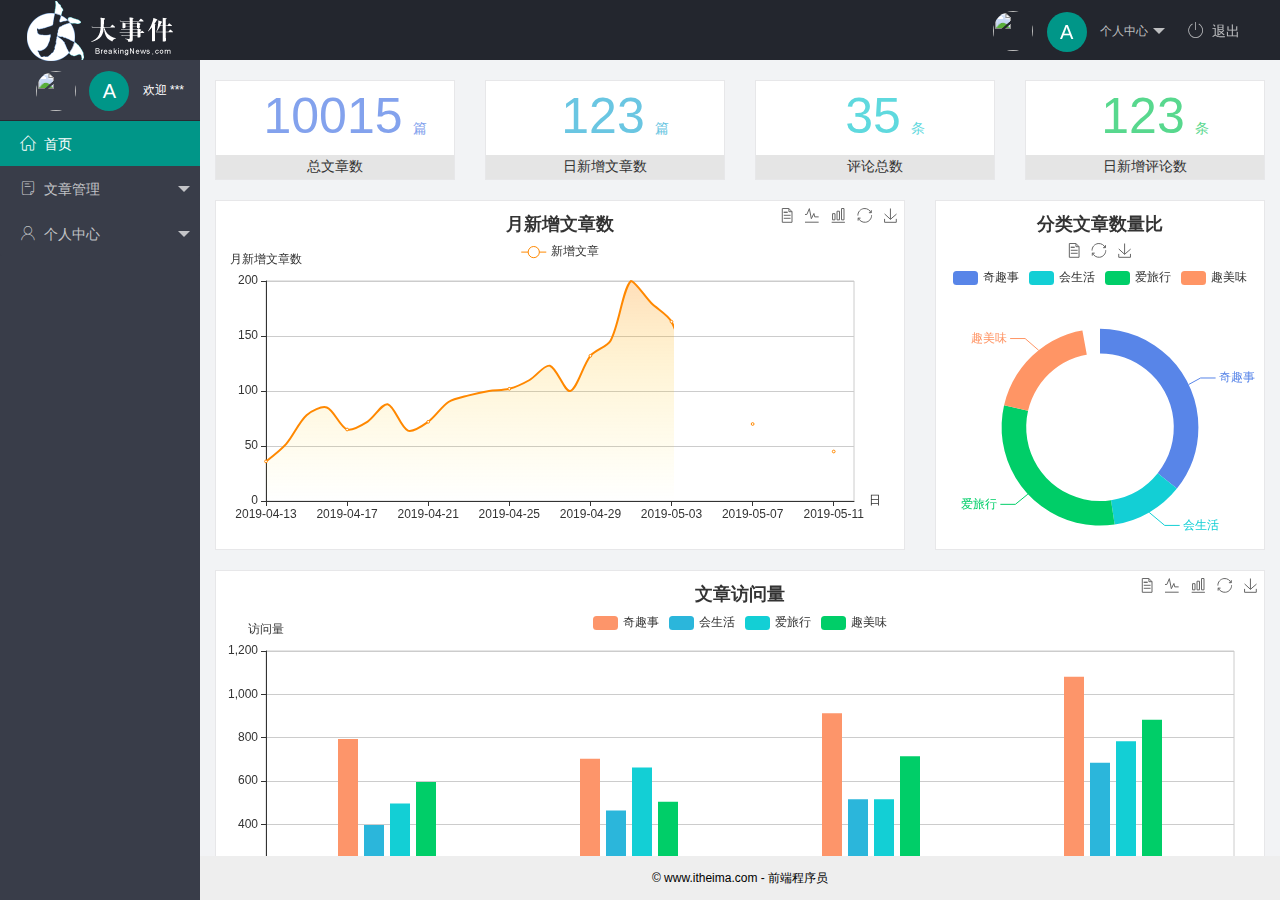
==== index.html @ cb52d97a "主页功能" ====
<!DOCTYPE html>
<html lang="en">

<head>
    <meta charset="UTF-8" />
    <meta name="viewport" content="width=device-width, initial-scale=1.0" />
    <title>后台主页</title>
    <!-- 导入 layui 的样式表 -->
    <link rel="stylesheet" href="/assets/lib/layui/css/layui.css" />
    <!-- 导入第三方图标库 -->
    <link rel="stylesheet" href="/assets/fonts/iconfont.css" />
    <!-- 导入自己的样式表 -->
    <link rel="stylesheet" href="/assets/css/index.css" />
</head>

<body class="layui-layout-body">
    <div class="layui-layout layui-layout-admin">
        <div class="layui-header">
            <div class="layui-logo">
                <img src="/assets/images/logo.png" alt="" />
            </div>
            <!-- 头部区域（可配合layui已有的水平导航） -->
            <ul class="layui-nav layui-layout-right">
                <li class="layui-nav-item">
                    <a href="javascript:;" class="userinfo">
                        <img src="http://t.cn/RCzsdCq" class="layui-nav-img" />
                        <span class="text-avatar">A</span> 个人中心
                    </a>
                    <dl class="layui-nav-child">
                        <dd><a href="">基本资料</a></dd>
                        <dd><a href="">更换头像</a></dd>
                        <dd><a href="">重置密码</a></dd>
                    </dl>
                </li>
                <li class="layui-nav-item">
                    <a href="javascript:;" id="btnLogout"><span class="iconfont icon-tuichu"></span>退出</a>
                </li>
            </ul>
        </div>

        <div class="layui-side layui-bg-black">
            <div class="layui-side-scroll">
                <div class="userinfo">
                    <img src="http://t.cn/RCzsdCq" class="layui-nav-img" />
                    <span class="text-avatar">A</span>
                    <span id="welcome">欢迎 ***</span>
                </div>
                <!-- 左侧导航区域（可配合layui已有的垂直导航） -->
                <ul class="layui-nav layui-nav-tree" lay-shrink="all">
                    <li class="layui-nav-item layui-this">
                        <a href="/home/dashboard.html" target="fm"><span class="iconfont icon-home"></span>首页</a>
                    </li>
                    <li class="layui-nav-item">
                        <a class="" href="javascript:;"><span class="iconfont icon-16"></span>文章管理</a>
                        <dl class="layui-nav-child">
                            <dd>
                                <a href="javascript:;"><i class="layui-icon layui-icon-app"></i>文章类别</a>
                            </dd>
                            <dd>
                                <a href="javascript:;"><i class="layui-icon layui-icon-app"></i>文章列表</a>
                            </dd>
                            <dd>
                                <a href="javascript:;"><i class="layui-icon layui-icon-app"></i>发布文章</a>
                            </dd>
                        </dl>
                    </li>
                    <li class="layui-nav-item">
                        <a href="javascript:;"><span class="iconfont icon-user"></span>个人中心</a>
                        <dl class="layui-nav-child">
                            <dd>
                                <a href="javascript:;"><i class="layui-icon layui-icon-app"></i>基本资料</a>
                            </dd>
                            <dd>
                                <a href="javascript:;"><i class="layui-icon layui-icon-app"></i>更换头像</a>
                            </dd>
                            <dd>
                                <a href="javascript:;"><i class="layui-icon layui-icon-app"></i>重置密码</a>
                            </dd>
                        </dl>
                    </li>
                </ul>
            </div>
        </div>

        <div class="layui-body">
            <!-- 内容主体区域 -->
            <iframe name="fm" src="/home/dashboard.html" frameborder="0"></iframe>
        </div>

        <div class="layui-footer">
            <!-- 底部固定区域 -->
            © www.itheima.com - 前端程序员
        </div>
    </div>
    <!-- 导入 layui 的JS文件 -->
    <script src="/assets/lib/layui/layui.all.js"></script>
    <!-- 导入 Jquery -->
    <script src="/assets/lib/jquery.js"></script>
    <!-- 导入自己封装的 baseAPI -->
    <script src="/assets/js/baseAPI.js"></script>
    <!-- 导入自己的 js 文件 -->
    <script src="/assets/js/index.js"></script>
</body>

</html>
---- assets/lib/layui/css/layui.css ----
/** layui-v2.5.5 MIT License By https://www.layui.com */
 .layui-inline,img{display:inline-block;vertical-align:middle}h1,h2,h3,h4,h5,h6{font-weight:400}.layui-edge,.layui-header,.layui-inline,.layui-main{position:relative}.layui-body,.layui-edge,.layui-elip{overflow:hidden}.layui-btn,.layui-edge,.layui-inline,img{vertical-align:middle}.layui-btn,.layui-disabled,.layui-icon,.layui-unselect{-moz-user-select:none;-webkit-user-select:none;-ms-user-select:none}.layui-elip,.layui-form-checkbox span,.layui-form-pane .layui-form-label{text-overflow:ellipsis;white-space:nowrap}.layui-breadcrumb,.layui-tree-btnGroup{visibility:hidden}blockquote,body,button,dd,div,dl,dt,form,h1,h2,h3,h4,h5,h6,input,li,ol,p,pre,td,textarea,th,ul{margin:0;padding:0;-webkit-tap-highlight-color:rgba(0,0,0,0)}a:active,a:hover{outline:0}img{border:none}li{list-style:none}table{border-collapse:collapse;border-spacing:0}h4,h5,h6{font-size:100%}button,input,optgroup,option,select,textarea{font-family:inherit;font-size:inherit;font-style:inherit;font-weight:inherit;outline:0}pre{white-space:pre-wrap;white-space:-moz-pre-wrap;white-space:-pre-wrap;white-space:-o-pre-wrap;word-wrap:break-word}body{line-height:24px;font:14px Helvetica Neue,Helvetica,PingFang SC,Tahoma,Arial,sans-serif}hr{height:1px;margin:10px 0;border:0;clear:both}a{color:#333;text-decoration:none}a:hover{color:#777}a cite{font-style:normal;*cursor:pointer}.layui-border-box,.layui-border-box *{box-sizing:border-box}.layui-box,.layui-box *{box-sizing:content-box}.layui-clear{clear:both;*zoom:1}.layui-clear:after{content:'\20';clear:both;*zoom:1;display:block;height:0}.layui-inline{*display:inline;*zoom:1}.layui-edge{display:inline-block;width:0;height:0;border-width:6px;border-style:dashed;border-color:transparent}.layui-edge-top{top:-4px;border-bottom-color:#999;border-bottom-style:solid}.layui-edge-right{border-left-color:#999;border-left-style:solid}.layui-edge-bottom{top:2px;border-top-color:#999;border-top-style:solid}.layui-edge-left{border-right-color:#999;border-right-style:solid}.layui-disabled,.layui-disabled:hover{color:#d2d2d2!important;cursor:not-allowed!important}.layui-circle{border-radius:100%}.layui-show{display:block!important}.layui-hide{display:none!important}@font-face{font-family:layui-icon;src:url(../font/iconfont.eot?v=250);src:url(../font/iconfont.eot?v=250#iefix) format('embedded-opentype'),url(../font/iconfont.woff2?v=250) format('woff2'),url(../font/iconfont.woff?v=250) format('woff'),url(../font/iconfont.ttf?v=250) format('truetype'),url(../font/iconfont.svg?v=250#layui-icon) format('svg')}.layui-icon{font-family:layui-icon!important;font-size:16px;font-style:normal;-webkit-font-smoothing:antialiased;-moz-osx-font-smoothing:grayscale}.layui-icon-reply-fill:before{content:"\e611"}.layui-icon-set-fill:before{content:"\e614"}.layui-icon-menu-fill:before{content:"\e60f"}.layui-icon-search:before{content:"\e615"}.layui-icon-share:before{content:"\e641"}.layui-icon-set-sm:before{content:"\e620"}.layui-icon-engine:before{content:"\e628"}.layui-icon-close:before{content:"\1006"}.layui-icon-close-fill:before{content:"\1007"}.layui-icon-chart-screen:before{content:"\e629"}.layui-icon-star:before{content:"\e600"}.layui-icon-circle-dot:before{content:"\e617"}.layui-icon-chat:before{content:"\e606"}.layui-icon-release:before{content:"\e609"}.layui-icon-list:before{content:"\e60a"}.layui-icon-chart:before{content:"\e62c"}.layui-icon-ok-circle:before{content:"\1005"}.layui-icon-layim-theme:before{content:"\e61b"}.layui-icon-table:before{content:"\e62d"}.layui-icon-right:before{content:"\e602"}.layui-icon-left:before{content:"\e603"}.layui-icon-cart-simple:before{content:"\e698"}.layui-icon-face-cry:before{content:"\e69c"}.layui-icon-face-smile:before{content:"\e6af"}.layui-icon-survey:before{content:"\e6b2"}.layui-icon-tree:before{content:"\e62e"}.layui-icon-upload-circle:before{content:"\e62f"}.layui-icon-add-circle:before{content:"\e61f"}.layui-icon-download-circle:before{content:"\e601"}.layui-icon-templeate-1:before{content:"\e630"}.layui-icon-util:before{content:"\e631"}.layui-icon-face-surprised:before{content:"\e664"}.layui-icon-edit:before{content:"\e642"}.layui-icon-speaker:before{content:"\e645"}.layui-icon-down:before{content:"\e61a"}.layui-icon-file:before{content:"\e621"}.layui-icon-layouts:before{content:"\e632"}.layui-icon-rate-half:before{content:"\e6c9"}.layui-icon-add-circle-fine:before{content:"\e608"}.layui-icon-prev-circle:before{content:"\e633"}.layui-icon-read:before{content:"\e705"}.layui-icon-404:before{content:"\e61c"}.layui-icon-carousel:before{content:"\e634"}.layui-icon-help:before{content:"\e607"}.layui-icon-code-circle:before{content:"\e635"}.layui-icon-water:before{content:"\e636"}.layui-icon-username:before{content:"\e66f"}.layui-icon-find-fill:before{content:"\e670"}.layui-icon-about:before{content:"\e60b"}.layui-icon-location:before{content:"\e715"}.layui-icon-up:before{content:"\e619"}.layui-icon-pause:before{content:"\e651"}.layui-icon-date:before{content:"\e637"}.layui-icon-layim-uploadfile:before{content:"\e61d"}.layui-icon-delete:before{content:"\e640"}.layui-icon-play:before{content:"\e652"}.layui-icon-top:before{content:"\e604"}.layui-icon-friends:before{content:"\e612"}.layui-icon-refresh-3:before{content:"\e9aa"}.layui-icon-ok:before{content:"\e605"}.layui-icon-layer:before{content:"\e638"}.layui-icon-face-smile-fine:before{content:"\e60c"}.layui-icon-dollar:before{content:"\e659"}.layui-icon-group:before{content:"\e613"}.layui-icon-layim-download:before{content:"\e61e"}.layui-icon-picture-fine:before{content:"\e60d"}.layui-icon-link:before{content:"\e64c"}.layui-icon-diamond:before{content:"\e735"}.layui-icon-log:before{content:"\e60e"}.layui-icon-rate-solid:before{content:"\e67a"}.layui-icon-fonts-del:before{content:"\e64f"}.layui-icon-unlink:before{content:"\e64d"}.layui-icon-fonts-clear:before{content:"\e639"}.layui-icon-triangle-r:before{content:"\e623"}.layui-icon-circle:before{content:"\e63f"}.layui-icon-radio:before{content:"\e643"}.layui-icon-align-center:before{content:"\e647"}.layui-icon-align-right:before{content:"\e648"}.layui-icon-align-left:before{content:"\e649"}.layui-icon-loading-1:before{content:"\e63e"}.layui-icon-return:before{content:"\e65c"}.layui-icon-fonts-strong:before{content:"\e62b"}.layui-icon-upload:before{content:"\e67c"}.layui-icon-dialogue:before{content:"\e63a"}.layui-icon-video:before{content:"\e6ed"}.layui-icon-headset:before{content:"\e6fc"}.layui-icon-cellphone-fine:before{content:"\e63b"}.layui-icon-add-1:before{content:"\e654"}.layui-icon-face-smile-b:before{content:"\e650"}.layui-icon-fonts-html:before{content:"\e64b"}.layui-icon-form:before{content:"\e63c"}.layui-icon-cart:before{content:"\e657"}.layui-icon-camera-fill:before{content:"\e65d"}.layui-icon-tabs:before{content:"\e62a"}.layui-icon-fonts-code:before{content:"\e64e"}.layui-icon-fire:before{content:"\e756"}.layui-icon-set:before{content:"\e716"}.layui-icon-fonts-u:before{content:"\e646"}.layui-icon-triangle-d:before{content:"\e625"}.layui-icon-tips:before{content:"\e702"}.layui-icon-picture:before{content:"\e64a"}.layui-icon-more-vertical:before{content:"\e671"}.layui-icon-flag:before{content:"\e66c"}.layui-icon-loading:before{content:"\e63d"}.layui-icon-fonts-i:before{content:"\e644"}.layui-icon-refresh-1:before{content:"\e666"}.layui-icon-rmb:before{content:"\e65e"}.layui-icon-home:before{content:"\e68e"}.layui-icon-user:before{content:"\e770"}.layui-icon-notice:before{content:"\e667"}.layui-icon-login-weibo:before{content:"\e675"}.layui-icon-voice:before{content:"\e688"}.layui-icon-upload-drag:before{content:"\e681"}.layui-icon-login-qq:before{content:"\e676"}.layui-icon-snowflake:before{content:"\e6b1"}.layui-icon-file-b:before{content:"\e655"}.layui-icon-template:before{content:"\e663"}.layui-icon-auz:before{content:"\e672"}.layui-icon-console:before{content:"\e665"}.layui-icon-app:before{content:"\e653"}.layui-icon-prev:before{content:"\e65a"}.layui-icon-website:before{content:"\e7ae"}.layui-icon-next:before{content:"\e65b"}.layui-icon-component:before{content:"\e857"}.layui-icon-more:before{content:"\e65f"}.layui-icon-login-wechat:before{content:"\e677"}.layui-icon-shrink-right:before{content:"\e668"}.layui-icon-spread-left:before{content:"\e66b"}.layui-icon-camera:before{content:"\e660"}.layui-icon-note:before{content:"\e66e"}.layui-icon-refresh:before{content:"\e669"}.layui-icon-female:before{content:"\e661"}.layui-icon-male:before{content:"\e662"}.layui-icon-password:before{content:"\e673"}.layui-icon-senior:before{content:"\e674"}.layui-icon-theme:before{content:"\e66a"}.layui-icon-tread:before{content:"\e6c5"}.layui-icon-praise:before{content:"\e6c6"}.layui-icon-star-fill:before{content:"\e658"}.layui-icon-rate:before{content:"\e67b"}.layui-icon-template-1:before{content:"\e656"}.layui-icon-vercode:before{content:"\e679"}.layui-icon-cellphone:before{content:"\e678"}.layui-icon-screen-full:before{content:"\e622"}.layui-icon-screen-restore:before{content:"\e758"}.layui-icon-cols:before{content:"\e610"}.layui-icon-export:before{content:"\e67d"}.layui-icon-print:before{content:"\e66d"}.layui-icon-slider:before{content:"\e714"}.layui-icon-addition:before{content:"\e624"}.layui-icon-subtraction:before{content:"\e67e"}.layui-icon-service:before{content:"\e626"}.layui-icon-transfer:before{content:"\e691"}.layui-main{width:1140px;margin:0 auto}.layui-header{z-index:1000;height:60px}.layui-header a:hover{transition:all .5s;-webkit-transition:all .5s}.layui-side{position:fixed;left:0;top:0;bottom:0;z-index:999;width:200px;overflow-x:hidden}.layui-side-scroll{position:relative;width:220px;height:100%;overflow-x:hidden}.layui-body{position:absolute;left:200px;right:0;top:0;bottom:0;z-index:998;width:auto;overflow-y:auto;box-sizing:border-box}.layui-layout-body{overflow:hidden}.layui-layout-admin .layui-header{background-color:#23262E}.layui-layout-admin .layui-side{top:60px;width:200px;overflow-x:hidden}.layui-layout-admin .layui-body{position:fixed;top:60px;bottom:44px}.layui-layout-admin .layui-main{width:auto;margin:0 15px}.layui-layout-admin .layui-footer{position:fixed;left:200px;right:0;bottom:0;height:44px;line-height:44px;padding:0 15px;background-color:#eee}.layui-layout-admin .layui-logo{position:absolute;left:0;top:0;width:200px;height:100%;line-height:60px;text-align:center;color:#009688;font-size:16px}.layui-layout-admin .layui-header .layui-nav{background:0 0}.layui-layout-left{position:absolute!important;left:200px;top:0}.layui-layout-right{position:absolute!important;right:0;top:0}.layui-container{position:relative;margin:0 auto;padding:0 15px;box-sizing:border-box}.layui-fluid{position:relative;margin:0 auto;padding:0 15px}.layui-row:after,.layui-row:before{content:'';display:block;clear:both}.layui-col-lg1,.layui-col-lg10,.layui-col-lg11,.layui-col-lg12,.layui-col-lg2,.layui-col-lg3,.layui-col-lg4,.layui-col-lg5,.layui-col-lg6,.layui-col-lg7,.layui-col-lg8,.layui-col-lg9,.layui-col-md1,.layui-col-md10,.layui-col-md11,.layui-col-md12,.layui-col-md2,.layui-col-md3,.layui-col-md4,.layui-col-md5,.layui-col-md6,.layui-col-md7,.layui-col-md8,.layui-col-md9,.layui-col-sm1,.layui-col-sm10,.layui-col-sm11,.layui-col-sm12,.layui-col-sm2,.layui-col-sm3,.layui-col-sm4,.layui-col-sm5,.layui-col-sm6,.layui-col-sm7,.layui-col-sm8,.layui-col-sm9,.layui-col-xs1,.layui-col-xs10,.layui-col-xs11,.layui-col-xs12,.layui-col-xs2,.layui-col-xs3,.layui-col-xs4,.layui-col-xs5,.layui-col-xs6,.layui-col-xs7,.layui-col-xs8,.layui-col-xs9{position:relative;display:block;box-sizing:border-box}.layui-col-xs1,.layui-col-xs10,.layui-col-xs11,.layui-col-xs12,.layui-col-xs2,.layui-col-xs3,.layui-col-xs4,.layui-col-xs5,.layui-col-xs6,.layui-col-xs7,.layui-col-xs8,.layui-col-xs9{float:left}.layui-col-xs1{width:8.33333333%}.layui-col-xs2{width:16.66666667%}.layui-col-xs3{width:25%}.layui-col-xs4{width:33.33333333%}.layui-col-xs5{width:41.66666667%}.layui-col-xs6{width:50%}.layui-col-xs7{width:58.33333333%}.layui-col-xs8{width:66.66666667%}.layui-col-xs9{width:75%}.layui-col-xs10{width:83.33333333%}.layui-col-xs11{width:91.66666667%}.layui-col-xs12{width:100%}.layui-col-xs-offset1{margin-left:8.33333333%}.layui-col-xs-offset2{margin-left:16.66666667%}.layui-col-xs-offset3{margin-left:25%}.layui-col-xs-offset4{margin-left:33.33333333%}.layui-col-xs-offset5{margin-left:41.66666667%}.layui-col-xs-offset6{margin-left:50%}.layui-col-xs-offset7{margin-left:58.33333333%}.layui-col-xs-offset8{margin-left:66.66666667%}.layui-col-xs-offset9{margin-left:75%}.layui-col-xs-offset10{margin-left:83.33333333%}.layui-col-xs-offset11{margin-left:91.66666667%}.layui-col-xs-offset12{margin-left:100%}@media screen and (max-width:768px){.layui-hide-xs{display:none!important}.layui-show-xs-block{display:block!important}.layui-show-xs-inline{display:inline!important}.layui-show-xs-inline-block{display:inline-block!important}}@media screen and (min-width:768px){.layui-container{width:750px}.layui-hide-sm{display:none!important}.layui-show-sm-block{display:block!important}.layui-show-sm-inline{display:inline!important}.layui-show-sm-inline-block{display:inline-block!important}.layui-col-sm1,.layui-col-sm10,.layui-col-sm11,.layui-col-sm12,.layui-col-sm2,.layui-col-sm3,.layui-col-sm4,.layui-col-sm5,.layui-col-sm6,.layui-col-sm7,.layui-col-sm8,.layui-col-sm9{float:left}.layui-col-sm1{width:8.33333333%}.layui-col-sm2{width:16.66666667%}.layui-col-sm3{width:25%}.layui-col-sm4{width:33.33333333%}.layui-col-sm5{width:41.66666667%}.layui-col-sm6{width:50%}.layui-col-sm7{width:58.33333333%}.layui-col-sm8{width:66.66666667%}.layui-col-sm9{width:75%}.layui-col-sm10{width:83.33333333%}.layui-col-sm11{width:91.66666667%}.layui-col-sm12{width:100%}.layui-col-sm-offset1{margin-left:8.33333333%}.layui-col-sm-offset2{margin-left:16.66666667%}.layui-col-sm-offset3{margin-left:25%}.layui-col-sm-offset4{margin-left:33.33333333%}.layui-col-sm-offset5{margin-left:41.66666667%}.layui-col-sm-offset6{margin-left:50%}.layui-col-sm-offset7{margin-left:58.33333333%}.layui-col-sm-offset8{margin-left:66.66666667%}.layui-col-sm-offset9{margin-left:75%}.layui-col-sm-offset10{margin-left:83.33333333%}.layui-col-sm-offset11{margin-left:91.66666667%}.layui-col-sm-offset12{margin-left:100%}}@media screen and (min-width:992px){.layui-container{width:970px}.layui-hide-md{display:none!important}.layui-show-md-block{display:block!important}.layui-show-md-inline{display:inline!important}.layui-show-md-inline-block{display:inline-block!important}.layui-col-md1,.layui-col-md10,.layui-col-md11,.layui-col-md12,.layui-col-md2,.layui-col-md3,.layui-col-md4,.layui-col-md5,.layui-col-md6,.layui-col-md7,.layui-col-md8,.layui-col-md9{float:left}.layui-col-md1{width:8.33333333%}.layui-col-md2{width:16.66666667%}.layui-col-md3{width:25%}.layui-col-md4{width:33.33333333%}.layui-col-md5{width:41.66666667%}.layui-col-md6{width:50%}.layui-col-md7{width:58.33333333%}.layui-col-md8{width:66.66666667%}.layui-col-md9{width:75%}.layui-col-md10{width:83.33333333%}.layui-col-md11{width:91.66666667%}.layui-col-md12{width:100%}.layui-col-md-offset1{margin-left:8.33333333%}.layui-col-md-offset2{margin-left:16.66666667%}.layui-col-md-offset3{margin-left:25%}.layui-col-md-offset4{margin-left:33.33333333%}.layui-col-md-offset5{margin-left:41.66666667%}.layui-col-md-offset6{margin-left:50%}.layui-col-md-offset7{margin-left:58.33333333%}.layui-col-md-offset8{margin-left:66.66666667%}.layui-col-md-offset9{margin-left:75%}.layui-col-md-offset10{margin-left:83.33333333%}.layui-col-md-offset11{margin-left:91.66666667%}.layui-col-md-offset12{margin-left:100%}}@media screen and (min-width:1200px){.layui-container{width:1170px}.layui-hide-lg{display:none!important}.layui-show-lg-block{display:block!important}.layui-show-lg-inline{display:inline!important}.layui-show-lg-inline-block{display:inline-block!important}.layui-col-lg1,.layui-col-lg10,.layui-col-lg11,.layui-col-lg12,.layui-col-lg2,.layui-col-lg3,.layui-col-lg4,.layui-col-lg5,.layui-col-lg6,.layui-col-lg7,.layui-col-lg8,.layui-col-lg9{float:left}.layui-col-lg1{width:8.33333333%}.layui-col-lg2{width:16.66666667%}.layui-col-lg3{width:25%}.layui-col-lg4{width:33.33333333%}.layui-col-lg5{width:41.66666667%}.layui-col-lg6{width:50%}.layui-col-lg7{width:58.33333333%}.layui-col-lg8{width:66.66666667%}.layui-col-lg9{width:75%}.layui-col-lg10{width:83.33333333%}.layui-col-lg11{width:91.66666667%}.layui-col-lg12{width:100%}.layui-col-lg-offset1{margin-left:8.33333333%}.layui-col-lg-offset2{margin-left:16.66666667%}.layui-col-lg-offset3{margin-left:25%}.layui-col-lg-offset4{margin-left:33.33333333%}.layui-col-lg-offset5{margin-left:41.66666667%}.layui-col-lg-offset6{margin-left:50%}.layui-col-lg-offset7{margin-left:58.33333333%}.layui-col-lg-offset8{margin-left:66.66666667%}.layui-col-lg-offset9{margin-left:75%}.layui-col-lg-offset10{margin-left:83.33333333%}.layui-col-lg-offset11{margin-left:91.66666667%}.layui-col-lg-offset12{margin-left:100%}}.layui-col-space1{margin:-.5px}.layui-col-space1>*{padding:.5px}.layui-col-space3{margin:-1.5px}.layui-col-space3>*{padding:1.5px}.layui-col-space5{margin:-2.5px}.layui-col-space5>*{padding:2.5px}.layui-col-space8{margin:-3.5px}.layui-col-space8>*{padding:3.5px}.layui-col-space10{margin:-5px}.layui-col-space10>*{padding:5px}.layui-col-space12{margin:-6px}.layui-col-space12>*{padding:6px}.layui-col-space15{margin:-7.5px}.layui-col-space15>*{padding:7.5px}.layui-col-space18{margin:-9px}.layui-col-space18>*{padding:9px}.layui-col-space20{margin:-10px}.layui-col-space20>*{padding:10px}.layui-col-space22{margin:-11px}.layui-col-space22>*{padding:11px}.layui-col-space25{margin:-12.5px}.layui-col-space25>*{padding:12.5px}.layui-col-space30{margin:-15px}.layui-col-space30>*{padding:15px}.layui-btn,.layui-input,.layui-select,.layui-textarea,.layui-upload-button{outline:0;-webkit-appearance:none;transition:all .3s;-webkit-transition:all .3s;box-sizing:border-box}.layui-elem-quote{margin-bottom:10px;padding:15px;line-height:22px;border-left:5px solid #009688;border-radius:0 2px 2px 0;background-color:#f2f2f2}.layui-quote-nm{border-style:solid;border-width:1px 1px 1px 5px;background:0 0}.layui-elem-field{margin-bottom:10px;padding:0;border-width:1px;border-style:solid}.layui-elem-field legend{margin-left:20px;padding:0 10px;font-size:20px;font-weight:300}.layui-field-title{margin:10px 0 20px;border-width:1px 0 0}.layui-field-box{padding:10px 15px}.layui-field-title .layui-field-box{padding:10px 0}.layui-progress{position:relative;height:6px;border-radius:20px;background-color:#e2e2e2}.layui-progress-bar{position:absolute;left:0;top:0;width:0;max-width:100%;height:6px;border-radius:20px;text-align:right;background-color:#5FB878;transition:all .3s;-webkit-transition:all .3s}.layui-progress-big,.layui-progress-big .layui-progress-bar{height:18px;line-height:18px}.layui-progress-text{position:relative;top:-20px;line-height:18px;font-size:12px;color:#666}.layui-progress-big .layui-progress-text{position:static;padding:0 10px;color:#fff}.layui-collapse{border-width:1px;border-style:solid;border-radius:2px}.layui-colla-content,.layui-colla-item{border-top-width:1px;border-top-style:solid}.layui-colla-item:first-child{border-top:none}.layui-colla-title{position:relative;height:42px;line-height:42px;padding:0 15px 0 35px;color:#333;background-color:#f2f2f2;cursor:pointer;font-size:14px;overflow:hidden}.layui-colla-content{display:none;padding:10px 15px;line-height:22px;color:#666}.layui-colla-icon{position:absolute;left:15px;top:0;font-size:14px}.layui-card{margin-bottom:15px;border-radius:2px;background-color:#fff;box-shadow:0 1px 2px 0 rgba(0,0,0,.05)}.layui-card:last-child{margin-bottom:0}.layui-card-header{position:relative;height:42px;line-height:42px;padding:0 15px;border-bottom:1px solid #f6f6f6;color:#333;border-radius:2px 2px 0 0;font-size:14px}.layui-bg-black,.layui-bg-blue,.layui-bg-cyan,.layui-bg-green,.layui-bg-orange,.layui-bg-red{color:#fff!important}.layui-card-body{position:relative;padding:10px 15px;line-height:24px}.layui-card-body[pad15]{padding:15px}.layui-card-body[pad20]{padding:20px}.layui-card-body .layui-table{margin:5px 0}.layui-card .layui-tab{margin:0}.layui-panel-window{position:relative;padding:15px;border-radius:0;border-top:5px solid #E6E6E6;background-color:#fff}.layui-auxiliar-moving{position:fixed;left:0;right:0;top:0;bottom:0;width:100%;height:100%;background:0 0;z-index:9999999999}.layui-form-label,.layui-form-mid,.layui-form-select,.layui-input-block,.layui-input-inline,.layui-textarea{position:relative}.layui-bg-red{background-color:#FF5722!important}.layui-bg-orange{background-color:#FFB800!important}.layui-bg-green{background-color:#009688!important}.layui-bg-cyan{background-color:#2F4056!important}.layui-bg-blue{background-color:#1E9FFF!important}.layui-bg-black{background-color:#393D49!important}.layui-bg-gray{background-color:#eee!important;color:#666!important}.layui-badge-rim,.layui-colla-content,.layui-colla-item,.layui-collapse,.layui-elem-field,.layui-form-pane .layui-form-item[pane],.layui-form-pane .layui-form-label,.layui-input,.layui-layedit,.layui-layedit-tool,.layui-quote-nm,.layui-select,.layui-tab-bar,.layui-tab-card,.layui-tab-title,.layui-tab-title .layui-this:after,.layui-textarea{border-color:#e6e6e6}.layui-timeline-item:before,hr{background-color:#e6e6e6}.layui-text{line-height:22px;font-size:14px;color:#666}.layui-text h1,.layui-text h2,.layui-text h3{font-weight:500;color:#333}.layui-text h1{font-size:30px}.layui-text h2{font-size:24px}.layui-text h3{font-size:18px}.layui-text a:not(.layui-btn){color:#01AAED}.layui-text a:not(.layui-btn):hover{text-decoration:underline}.layui-text ul{padding:5px 0 5px 15px}.layui-text ul li{margin-top:5px;list-style-type:disc}.layui-text em,.layui-word-aux{color:#999!important;padding:0 5px!important}.layui-btn{display:inline-block;height:38px;line-height:38px;padding:0 18px;background-color:#009688;color:#fff;white-space:nowrap;text-align:center;font-size:14px;border:none;border-radius:2px;cursor:pointer}.layui-btn:hover{opacity:.8;filter:alpha(opacity=80);color:#fff}.layui-btn:active{opacity:1;filter:alpha(opacity=100)}.layui-btn+.layui-btn{margin-left:10px}.layui-btn-container{font-size:0}.layui-btn-container .layui-btn{margin-right:10px;margin-bottom:10px}.layui-btn-container .layui-btn+.layui-btn{margin-left:0}.layui-table .layui-btn-container .layui-btn{margin-bottom:9px}.layui-btn-radius{border-radius:100px}.layui-btn .layui-icon{margin-right:3px;font-size:18px;vertical-align:bottom;vertical-align:middle\9}.layui-btn-primary{border:1px solid #C9C9C9;background-color:#fff;color:#555}.layui-btn-primary:hover{border-color:#009688;color:#333}.layui-btn-normal{background-color:#1E9FFF}.layui-btn-warm{background-color:#FFB800}.layui-btn-danger{background-color:#FF5722}.layui-btn-checked{background-color:#5FB878}.layui-btn-disabled,.layui-btn-disabled:active,.layui-btn-disabled:hover{border:1px solid #e6e6e6;background-color:#FBFBFB;color:#C9C9C9;cursor:not-allowed;opacity:1}.layui-btn-lg{height:44px;line-height:44px;padding:0 25px;font-size:16px}.layui-btn-sm{height:30px;line-height:30px;padding:0 10px;font-size:12px}.layui-btn-sm i{font-size:16px!important}.layui-btn-xs{height:22px;line-height:22px;padding:0 5px;font-size:12px}.layui-btn-xs i{font-size:14px!important}.layui-btn-group{display:inline-block;vertical-align:middle;font-size:0}.layui-btn-group .layui-btn{margin-left:0!important;margin-right:0!important;border-left:1px solid rgba(255,255,255,.5);border-radius:0}.layui-btn-group .layui-btn-primary{border-left:none}.layui-btn-group .layui-btn-primary:hover{border-color:#C9C9C9;color:#009688}.layui-btn-group .layui-btn:first-child{border-left:none;border-radius:2px 0 0 2px}.layui-btn-group .layui-btn-primary:first-child{border-left:1px solid #c9c9c9}.layui-btn-group .layui-btn:last-child{border-radius:0 2px 2px 0}.layui-btn-group .layui-btn+.layui-btn{margin-left:0}.layui-btn-group+.layui-btn-group{margin-left:10px}.layui-btn-fluid{width:100%}.layui-input,.layui-select,.layui-textarea{height:38px;line-height:1.3;line-height:38px\9;border-width:1px;border-style:solid;background-color:#fff;border-radius:2px}.layui-input::-webkit-input-placeholder,.layui-select::-webkit-input-placeholder,.layui-textarea::-webkit-input-placeholder{line-height:1.3}.layui-input,.layui-textarea{display:block;width:100%;padding-left:10px}.layui-input:hover,.layui-textarea:hover{border-color:#D2D2D2!important}.layui-input:focus,.layui-textarea:focus{border-color:#C9C9C9!important}.layui-textarea{min-height:100px;height:auto;line-height:20px;padding:6px 10px;resize:vertical}.layui-select{padding:0 10px}.layui-form input[type=checkbox],.layui-form input[type=radio],.layui-form select{display:none}.layui-form [lay-ignore]{display:initial}.layui-form-item{margin-bottom:15px;clear:both;*zoom:1}.layui-form-item:after{content:'\20';clear:both;*zoom:1;display:block;height:0}.layui-form-label{float:left;display:block;padding:9px 15px;width:80px;font-weight:400;line-height:20px;text-align:right}.layui-form-label-col{display:block;float:none;padding:9px 0;line-height:20px;text-align:left}.layui-form-item .layui-inline{margin-bottom:5px;margin-right:10px}.layui-input-block{margin-left:110px;min-height:36px}.layui-input-inline{display:inline-block;vertical-align:middle}.layui-form-item .layui-input-inline{float:left;width:190px;margin-right:10px}.layui-form-text .layui-input-inline{width:auto}.layui-form-mid{float:left;display:block;padding:9px 0!important;line-height:20px;margin-right:10px}.layui-form-danger+.layui-form-select .layui-input,.layui-form-danger:focus{border-color:#FF5722!important}.layui-form-select .layui-input{padding-right:30px;cursor:pointer}.layui-form-select .layui-edge{position:absolute;right:10px;top:50%;margin-top:-3px;cursor:pointer;border-width:6px;border-top-color:#c2c2c2;border-top-style:solid;transition:all .3s;-webkit-transition:all .3s}.layui-form-select dl{display:none;position:absolute;left:0;top:42px;padding:5px 0;z-index:899;min-width:100%;border:1px solid #d2d2d2;max-height:300px;overflow-y:auto;background-color:#fff;border-radius:2px;box-shadow:0 2px 4px rgba(0,0,0,.12);box-sizing:border-box}.layui-form-select dl dd,.layui-form-select dl dt{padding:0 10px;line-height:36px;white-space:nowrap;overflow:hidden;text-overflow:ellipsis}.layui-form-select dl dt{font-size:12px;color:#999}.layui-form-select dl dd{cursor:pointer}.layui-form-select dl dd:hover{background-color:#f2f2f2;-webkit-transition:.5s all;transition:.5s all}.layui-form-select .layui-select-group dd{padding-left:20px}.layui-form-select dl dd.layui-select-tips{padding-left:10px!important;color:#999}.layui-form-select dl dd.layui-this{background-color:#5FB878;color:#fff}.layui-form-checkbox,.layui-form-select dl dd.layui-disabled{background-color:#fff}.layui-form-selected dl{display:block}.layui-form-checkbox,.layui-form-checkbox *,.layui-form-switch{display:inline-block;vertical-align:middle}.layui-form-selected .layui-edge{margin-top:-9px;-webkit-transform:rotate(180deg);transform:rotate(180deg);margin-top:-3px\9}:root .layui-form-selected .layui-edge{margin-top:-9px\0/IE9}.layui-form-selectup dl{top:auto;bottom:42px}.layui-select-none{margin:5px 0;text-align:center;color:#999}.layui-select-disabled .layui-disabled{border-color:#eee!important}.layui-select-disabled .layui-edge{border-top-color:#d2d2d2}.layui-form-checkbox{position:relative;height:30px;line-height:30px;margin-right:10px;padding-right:30px;cursor:pointer;font-size:0;-webkit-transition:.1s linear;transition:.1s linear;box-sizing:border-box}.layui-form-checkbox span{padding:0 10px;height:100%;font-size:14px;border-radius:2px 0 0 2px;background-color:#d2d2d2;color:#fff;overflow:hidden}.layui-form-checkbox:hover span{background-color:#c2c2c2}.layui-form-checkbox i{position:absolute;right:0;top:0;width:30px;height:28px;border:1px solid #d2d2d2;border-left:none;border-radius:0 2px 2px 0;color:#fff;font-size:20px;text-align:center}.layui-form-checkbox:hover i{border-color:#c2c2c2;color:#c2c2c2}.layui-form-checked,.layui-form-checked:hover{border-color:#5FB878}.layui-form-checked span,.layui-form-checked:hover span{background-color:#5FB878}.layui-form-checked i,.layui-form-checked:hover i{color:#5FB878}.layui-form-item .layui-form-checkbox{margin-top:4px}.layui-form-checkbox[lay-skin=primary]{height:auto!important;line-height:normal!important;min-width:18px;min-height:18px;border:none!important;margin-right:0;padding-left:28px;padding-right:0;background:0 0}.layui-form-checkbox[lay-skin=primary] span{padding-left:0;padding-right:15px;line-height:18px;background:0 0;color:#666}.layui-form-checkbox[lay-skin=primary] i{right:auto;left:0;width:16px;height:16px;line-height:16px;border:1px solid #d2d2d2;font-size:12px;border-radius:2px;background-color:#fff;-webkit-transition:.1s linear;transition:.1s linear}.layui-form-checkbox[lay-skin=primary]:hover i{border-color:#5FB878;color:#fff}.layui-form-checked[lay-skin=primary] i{border-color:#5FB878!important;background-color:#5FB878;color:#fff}.layui-checkbox-disbaled[lay-skin=primary] span{background:0 0!important;color:#c2c2c2}.layui-checkbox-disbaled[lay-skin=primary]:hover i{border-color:#d2d2d2}.layui-form-item .layui-form-checkbox[lay-skin=primary]{margin-top:10px}.layui-form-switch{position:relative;height:22px;line-height:22px;min-width:35px;padding:0 5px;margin-top:8px;border:1px solid #d2d2d2;border-radius:20px;cursor:pointer;background-color:#fff;-webkit-transition:.1s linear;transition:.1s linear}.layui-form-switch i{position:absolute;left:5px;top:3px;width:16px;height:16px;border-radius:20px;background-color:#d2d2d2;-webkit-transition:.1s linear;transition:.1s linear}.layui-form-switch em{position:relative;top:0;width:25px;margin-left:21px;padding:0!important;text-align:center!important;color:#999!important;font-style:normal!important;font-size:12px}.layui-form-onswitch{border-color:#5FB878;background-color:#5FB878}.layui-checkbox-disbaled,.layui-checkbox-disbaled i{border-color:#e2e2e2!important}.layui-form-onswitch i{left:100%;margin-left:-21px;background-color:#fff}.layui-form-onswitch em{margin-left:5px;margin-right:21px;color:#fff!important}.layui-checkbox-disbaled span{background-color:#e2e2e2!important}.layui-checkbox-disbaled:hover i{color:#fff!important}[lay-radio]{display:none}.layui-form-radio,.layui-form-radio *{display:inline-block;vertical-align:middle}.layui-form-radio{line-height:28px;margin:6px 10px 0 0;padding-right:10px;cursor:pointer;font-size:0}.layui-form-radio *{font-size:14px}.layui-form-radio>i{margin-right:8px;font-size:22px;color:#c2c2c2}.layui-form-radio>i:hover,.layui-form-radioed>i{color:#5FB878}.layui-radio-disbaled>i{color:#e2e2e2!important}.layui-form-pane .layui-form-label{width:110px;padding:8px 15px;height:38px;line-height:20px;border-width:1px;border-style:solid;border-radius:2px 0 0 2px;text-align:center;background-color:#FBFBFB;overflow:hidden;box-sizing:border-box}.layui-form-pane .layui-input-inline{margin-left:-1px}.layui-form-pane .layui-input-block{margin-left:110px;left:-1px}.layui-form-pane .layui-input{border-radius:0 2px 2px 0}.layui-form-pane .layui-form-text .layui-form-label{float:none;width:100%;border-radius:2px;box-sizing:border-box;text-align:left}.layui-form-pane .layui-form-text .layui-input-inline{display:block;margin:0;top:-1px;clear:both}.layui-form-pane .layui-form-text .layui-input-block{margin:0;left:0;top:-1px}.layui-form-pane .layui-form-text .layui-textarea{min-height:100px;border-radius:0 0 2px 2px}.layui-form-pane .layui-form-checkbox{margin:4px 0 4px 10px}.layui-form-pane .layui-form-radio,.layui-form-pane .layui-form-switch{margin-top:6px;margin-left:10px}.layui-form-pane .layui-form-item[pane]{position:relative;border-width:1px;border-style:solid}.layui-form-pane .layui-form-item[pane] .layui-form-label{position:absolute;left:0;top:0;height:100%;border-width:0 1px 0 0}.layui-form-pane .layui-form-item[pane] .layui-input-inline{margin-left:110px}@media screen and (max-width:450px){.layui-form-item .layui-form-label{text-overflow:ellipsis;overflow:hidden;white-space:nowrap}.layui-form-item .layui-inline{display:block;margin-right:0;margin-bottom:20px;clear:both}.layui-form-item .layui-inline:after{content:'\20';clear:both;display:block;height:0}.layui-form-item .layui-input-inline{display:block;float:none;left:-3px;width:auto;margin:0 0 10px 112px}.layui-form-item .layui-input-inline+.layui-form-mid{margin-left:110px;top:-5px;padding:0}.layui-form-item .layui-form-checkbox{margin-right:5px;margin-bottom:5px}}.layui-layedit{border-width:1px;border-style:solid;border-radius:2px}.layui-layedit-tool{padding:3px 5px;border-bottom-width:1px;border-bottom-style:solid;font-size:0}.layedit-tool-fixed{position:fixed;top:0;border-top:1px solid #e2e2e2}.layui-layedit-tool .layedit-tool-mid,.layui-layedit-tool .layui-icon{display:inline-block;vertical-align:middle;text-align:center;font-size:14px}.layui-layedit-tool .layui-icon{position:relative;width:32px;height:30px;line-height:30px;margin:3px 5px;color:#777;cursor:pointer;border-radius:2px}.layui-layedit-tool .layui-icon:hover{color:#393D49}.layui-layedit-tool .layui-icon:active{color:#000}.layui-layedit-tool .layedit-tool-active{background-color:#e2e2e2;color:#000}.layui-layedit-tool .layui-disabled,.layui-layedit-tool .layui-disabled:hover{color:#d2d2d2;cursor:not-allowed}.layui-layedit-tool .layedit-tool-mid{width:1px;height:18px;margin:0 10px;background-color:#d2d2d2}.layedit-tool-html{width:50px!important;font-size:30px!important}.layedit-tool-b,.layedit-tool-code,.layedit-tool-help{font-size:16px!important}.layedit-tool-d,.layedit-tool-face,.layedit-tool-image,.layedit-tool-unlink{font-size:18px!important}.layedit-tool-image input{position:absolute;font-size:0;left:0;top:0;width:100%;height:100%;opacity:.01;filter:Alpha(opacity=1);cursor:pointer}.layui-layedit-iframe iframe{display:block;width:100%}#LAY_layedit_code{overflow:hidden}.layui-laypage{display:inline-block;*display:inline;*zoom:1;vertical-align:middle;margin:10px 0;font-size:0}.layui-laypage>a:first-child,.layui-laypage>a:first-child em{border-radius:2px 0 0 2px}.layui-laypage>a:last-child,.layui-laypage>a:last-child em{border-radius:0 2px 2px 0}.layui-laypage>:first-child{margin-left:0!important}.layui-laypage>:last-child{margin-right:0!important}.layui-laypage a,.layui-laypage button,.layui-laypage input,.layui-laypage select,.layui-laypage span{border:1px solid #e2e2e2}.layui-laypage a,.layui-laypage span{display:inline-block;*display:inline;*zoom:1;vertical-align:middle;padding:0 15px;height:28px;line-height:28px;margin:0 -1px 5px 0;background-color:#fff;color:#333;font-size:12px}.layui-flow-more a *,.layui-laypage input,.layui-table-view select[lay-ignore]{display:inline-block}.layui-laypage a:hover{color:#009688}.layui-laypage em{font-style:normal}.layui-laypage .layui-laypage-spr{color:#999;font-weight:700}.layui-laypage a{text-decoration:none}.layui-laypage .layui-laypage-curr{position:relative}.layui-laypage .layui-laypage-curr em{position:relative;color:#fff}.layui-laypage .layui-laypage-curr .layui-laypage-em{position:absolute;left:-1px;top:-1px;padding:1px;width:100%;height:100%;background-color:#009688}.layui-laypage-em{border-radius:2px}.layui-laypage-next em,.layui-laypage-prev em{font-family:Sim sun;font-size:16px}.layui-laypage .layui-laypage-count,.layui-laypage .layui-laypage-limits,.layui-laypage .layui-laypage-refresh,.layui-laypage .layui-laypage-skip{margin-left:10px;margin-right:10px;padding:0;border:none}.layui-laypage .layui-laypage-limits,.layui-laypage .layui-laypage-refresh{vertical-align:top}.layui-laypage .layui-laypage-refresh i{font-size:18px;cursor:pointer}.layui-laypage select{height:22px;padding:3px;border-radius:2px;cursor:pointer}.layui-laypage .layui-laypage-skip{height:30px;line-height:30px;color:#999}.layui-laypage button,.layui-laypage input{height:30px;line-height:30px;border-radius:2px;vertical-align:top;background-color:#fff;box-sizing:border-box}.layui-laypage input{width:40px;margin:0 10px;padding:0 3px;text-align:center}.layui-laypage input:focus,.layui-laypage select:focus{border-color:#009688!important}.layui-laypage button{margin-left:10px;padding:0 10px;cursor:pointer}.layui-table,.layui-table-view{margin:10px 0}.layui-flow-more{margin:10px 0;text-align:center;color:#999;font-size:14px}.layui-flow-more a{height:32px;line-height:32px}.layui-flow-more a *{vertical-align:top}.layui-flow-more a cite{padding:0 20px;border-radius:3px;background-color:#eee;color:#333;font-style:normal}.layui-flow-more a cite:hover{opacity:.8}.layui-flow-more a i{font-size:30px;color:#737383}.layui-table{width:100%;background-color:#fff;color:#666}.layui-table tr{transition:all .3s;-webkit-transition:all .3s}.layui-table th{text-align:left;font-weight:400}.layui-table tbody tr:hover,.layui-table thead tr,.layui-table-click,.layui-table-header,.layui-table-hover,.layui-table-mend,.layui-table-patch,.layui-table-tool,.layui-table-total,.layui-table-total tr,.layui-table[lay-even] tr:nth-child(even){background-color:#f2f2f2}.layui-table td,.layui-table th,.layui-table-col-set,.layui-table-fixed-r,.layui-table-grid-down,.layui-table-header,.layui-table-page,.layui-table-tips-main,.layui-table-tool,.layui-table-total,.layui-table-view,.layui-table[lay-skin=line],.layui-table[lay-skin=row]{border-width:1px;border-style:solid;border-color:#e6e6e6}.layui-table td,.layui-table th{position:relative;padding:9px 15px;min-height:20px;line-height:20px;font-size:14px}.layui-table[lay-skin=line] td,.layui-table[lay-skin=line] th{border-width:0 0 1px}.layui-table[lay-skin=row] td,.layui-table[lay-skin=row] th{border-width:0 1px 0 0}.layui-table[lay-skin=nob] td,.layui-table[lay-skin=nob] th{border:none}.layui-table img{max-width:100px}.layui-table[lay-size=lg] td,.layui-table[lay-size=lg] th{padding:15px 30px}.layui-table-view .layui-table[lay-size=lg] .layui-table-cell{height:40px;line-height:40px}.layui-table[lay-size=sm] td,.layui-table[lay-size=sm] th{font-size:12px;padding:5px 10px}.layui-table-view .layui-table[lay-size=sm] .layui-table-cell{height:20px;line-height:20px}.layui-table[lay-data]{display:none}.layui-table-box{position:relative;overflow:hidden}.layui-table-view .layui-table{position:relative;width:auto;margin:0}.layui-table-view .layui-table[lay-skin=line]{border-width:0 1px 0 0}.layui-table-view .layui-table[lay-skin=row]{border-width:0 0 1px}.layui-table-view .layui-table td,.layui-table-view .layui-table th{padding:5px 0;border-top:none;border-left:none}.layui-table-view .layui-table th.layui-unselect .layui-table-cell span{cursor:pointer}.layui-table-view .layui-table td{cursor:default}.layui-table-view .layui-table td[data-edit=text]{cursor:text}.layui-table-view .layui-form-checkbox[lay-skin=primary] i{width:18px;height:18px}.layui-table-view .layui-form-radio{line-height:0;padding:0}.layui-table-view .layui-form-radio>i{margin:0;font-size:20px}.layui-table-init{position:absolute;left:0;top:0;width:100%;height:100%;text-align:center;z-index:110}.layui-table-init .layui-icon{position:absolute;left:50%;top:50%;margin:-15px 0 0 -15px;font-size:30px;color:#c2c2c2}.layui-table-header{border-width:0 0 1px;overflow:hidden}.layui-table-header .layui-table{margin-bottom:-1px}.layui-table-tool .layui-inline[lay-event]{position:relative;width:26px;height:26px;padding:5px;line-height:16px;margin-right:10px;text-align:center;color:#333;border:1px solid #ccc;cursor:pointer;-webkit-transition:.5s all;transition:.5s all}.layui-table-tool .layui-inline[lay-event]:hover{border:1px solid #999}.layui-table-tool-temp{padding-right:120px}.layui-table-tool-self{position:absolute;right:17px;top:10px}.layui-table-tool .layui-table-tool-self .layui-inline[lay-event]{margin:0 0 0 10px}.layui-table-tool-panel{position:absolute;top:29px;left:-1px;padding:5px 0;min-width:150px;min-height:40px;border:1px solid #d2d2d2;text-align:left;overflow-y:auto;background-color:#fff;box-shadow:0 2px 4px rgba(0,0,0,.12)}.layui-table-cell,.layui-table-tool-panel li{overflow:hidden;text-overflow:ellipsis;white-space:nowrap}.layui-table-tool-panel li{padding:0 10px;line-height:30px;-webkit-transition:.5s all;transition:.5s all}.layui-table-tool-panel li .layui-form-checkbox[lay-skin=primary]{width:100%;padding-left:28px}.layui-table-tool-panel li:hover{background-color:#f2f2f2}.layui-table-tool-panel li .layui-form-checkbox[lay-skin=primary] i{position:absolute;left:0;top:0}.layui-table-tool-panel li .layui-form-checkbox[lay-skin=primary] span{padding:0}.layui-table-tool .layui-table-tool-self .layui-table-tool-panel{left:auto;right:-1px}.layui-table-col-set{position:absolute;right:0;top:0;width:20px;height:100%;border-width:0 0 0 1px;background-color:#fff}.layui-table-sort{width:10px;height:20px;margin-left:5px;cursor:pointer!important}.layui-table-sort .layui-edge{position:absolute;left:5px;border-width:5px}.layui-table-sort .layui-table-sort-asc{top:3px;border-top:none;border-bottom-style:solid;border-bottom-color:#b2b2b2}.layui-table-sort .layui-table-sort-asc:hover{border-bottom-color:#666}.layui-table-sort .layui-table-sort-desc{bottom:5px;border-bottom:none;border-top-style:solid;border-top-color:#b2b2b2}.layui-table-sort .layui-table-sort-desc:hover{border-top-color:#666}.layui-table-sort[lay-sort=asc] .layui-table-sort-asc{border-bottom-color:#000}.layui-table-sort[lay-sort=desc] .layui-table-sort-desc{border-top-color:#000}.layui-table-cell{height:28px;line-height:28px;padding:0 15px;position:relative;box-sizing:border-box}.layui-table-cell .layui-form-checkbox[lay-skin=primary]{top:-1px;padding:0}.layui-table-cell .layui-table-link{color:#01AAED}.laytable-cell-checkbox,.laytable-cell-numbers,.laytable-cell-radio,.laytable-cell-space{padding:0;text-align:center}.layui-table-body{position:relative;overflow:auto;margin-right:-1px;margin-bottom:-1px}.layui-table-body .layui-none{line-height:26px;padding:15px;text-align:center;color:#999}.layui-table-fixed{position:absolute;left:0;top:0;z-index:101}.layui-table-fixed .layui-table-body{overflow:hidden}.layui-table-fixed-l{box-shadow:0 -1px 8px rgba(0,0,0,.08)}.layui-table-fixed-r{left:auto;right:-1px;border-width:0 0 0 1px;box-shadow:-1px 0 8px rgba(0,0,0,.08)}.layui-table-fixed-r .layui-table-header{position:relative;overflow:visible}.layui-table-mend{position:absolute;right:-49px;top:0;height:100%;width:50px}.layui-table-tool{position:relative;z-index:890;width:100%;min-height:50px;line-height:30px;padding:10px 15px;border-width:0 0 1px}.layui-table-tool .layui-btn-container{margin-bottom:-10px}.layui-table-page,.layui-table-total{border-width:1px 0 0;margin-bottom:-1px;overflow:hidden}.layui-table-page{position:relative;width:100%;padding:7px 7px 0;height:41px;font-size:12px;white-space:nowrap}.layui-table-page>div{height:26px}.layui-table-page .layui-laypage{margin:0}.layui-table-page .layui-laypage a,.layui-table-page .layui-laypage span{height:26px;line-height:26px;margin-bottom:10px;border:none;background:0 0}.layui-table-page .layui-laypage a,.layui-table-page .layui-laypage span.layui-laypage-curr{padding:0 12px}.layui-table-page .layui-laypage span{margin-left:0;padding:0}.layui-table-page .layui-laypage .layui-laypage-prev{margin-left:-7px!important}.layui-table-page .layui-laypage .layui-laypage-curr .layui-laypage-em{left:0;top:0;padding:0}.layui-table-page .layui-laypage button,.layui-table-page .layui-laypage input{height:26px;line-height:26px}.layui-table-page .layui-laypage input{width:40px}.layui-table-page .layui-laypage button{padding:0 10px}.layui-table-page select{height:18px}.layui-table-patch .layui-table-cell{padding:0;width:30px}.layui-table-edit{position:absolute;left:0;top:0;width:100%;height:100%;padding:0 14px 1px;border-radius:0;box-shadow:1px 1px 20px rgba(0,0,0,.15)}.layui-table-edit:focus{border-color:#5FB878!important}select.layui-table-edit{padding:0 0 0 10px;border-color:#C9C9C9}.layui-table-view .layui-form-checkbox,.layui-table-view .layui-form-radio,.layui-table-view .layui-form-switch{top:0;margin:0;box-sizing:content-box}.layui-table-view .layui-form-checkbox{top:-1px;height:26px;line-height:26px}.layui-table-view .layui-form-checkbox i{height:26px}.layui-table-grid .layui-table-cell{overflow:visible}.layui-table-grid-down{position:absolute;top:0;right:0;width:26px;height:100%;padding:5px 0;border-width:0 0 0 1px;text-align:center;background-color:#fff;color:#999;cursor:pointer}.layui-table-grid-down .layui-icon{position:absolute;top:50%;left:50%;margin:-8px 0 0 -8px}.layui-table-grid-down:hover{background-color:#fbfbfb}body .layui-table-tips .layui-layer-content{background:0 0;padding:0;box-shadow:0 1px 6px rgba(0,0,0,.12)}.layui-table-tips-main{margin:-44px 0 0 -1px;max-height:150px;padding:8px 15px;font-size:14px;overflow-y:scroll;background-color:#fff;color:#666}.layui-table-tips-c{position:absolute;right:-3px;top:-13px;width:20px;height:20px;padding:3px;cursor:pointer;background-color:#666;border-radius:50%;color:#fff}.layui-table-tips-c:hover{background-color:#777}.layui-table-tips-c:before{position:relative;right:-2px}.layui-upload-file{display:none!important;opacity:.01;filter:Alpha(opacity=1)}.layui-upload-drag,.layui-upload-form,.layui-upload-wrap{display:inline-block}.layui-upload-list{margin:10px 0}.layui-upload-choose{padding:0 10px;color:#999}.layui-upload-drag{position:relative;padding:30px;border:1px dashed #e2e2e2;background-color:#fff;text-align:center;cursor:pointer;color:#999}.layui-upload-drag .layui-icon{font-size:50px;color:#009688}.layui-upload-drag[lay-over]{border-color:#009688}.layui-upload-iframe{position:absolute;width:0;height:0;border:0;visibility:hidden}.layui-upload-wrap{position:relative;vertical-align:middle}.layui-upload-wrap .layui-upload-file{display:block!important;position:absolute;left:0;top:0;z-index:10;font-size:100px;width:100%;height:100%;opacity:.01;filter:Alpha(opacity=1);cursor:pointer}.layui-transfer-active,.layui-transfer-box{display:inline-block;vertical-align:middle}.layui-transfer-box,.layui-transfer-header,.layui-transfer-search{border-width:0;border-style:solid;border-color:#e6e6e6}.layui-transfer-box{position:relative;border-width:1px;width:200px;height:360px;border-radius:2px;background-color:#fff}.layui-transfer-box .layui-form-checkbox{width:100%;margin:0!important}.layui-transfer-header{height:38px;line-height:38px;padding:0 10px;border-bottom-width:1px}.layui-transfer-search{position:relative;padding:10px;border-bottom-width:1px}.layui-transfer-search .layui-input{height:32px;padding-left:30px;font-size:12px}.layui-transfer-search .layui-icon-search{position:absolute;left:20px;top:50%;margin-top:-8px;color:#666}.layui-transfer-active{margin:0 15px}.layui-transfer-active .layui-btn{display:block;margin:0;padding:0 15px;background-color:#5FB878;border-color:#5FB878;color:#fff}.layui-transfer-active .layui-btn-disabled{background-color:#FBFBFB;border-color:#e6e6e6;color:#C9C9C9}.layui-transfer-active .layui-btn:first-child{margin-bottom:15px}.layui-transfer-active .layui-btn .layui-icon{margin:0;font-size:14px!important}.layui-transfer-data{padding:5px 0;overflow:auto}.layui-transfer-data li{height:32px;line-height:32px;padding:0 10px}.layui-transfer-data li:hover{background-color:#f2f2f2;transition:.5s all}.layui-transfer-data .layui-none{padding:15px 10px;text-align:center;color:#999}.layui-nav{position:relative;padding:0 20px;background-color:#393D49;color:#fff;border-radius:2px;font-size:0;box-sizing:border-box}.layui-nav *{font-size:14px}.layui-nav .layui-nav-item{position:relative;display:inline-block;*display:inline;*zoom:1;vertical-align:middle;line-height:60px}.layui-nav .layui-nav-item a{display:block;padding:0 20px;color:#fff;color:rgba(255,255,255,.7);transition:all .3s;-webkit-transition:all .3s}.layui-nav .layui-this:after,.layui-nav-bar,.layui-nav-tree .layui-nav-itemed:after{position:absolute;left:0;top:0;width:0;height:5px;background-color:#5FB878;transition:all .2s;-webkit-transition:all .2s}.layui-nav-bar{z-index:1000}.layui-nav .layui-nav-item a:hover,.layui-nav .layui-this a{color:#fff}.layui-nav .layui-this:after{content:'';top:auto;bottom:0;width:100%}.layui-nav-img{width:30px;height:30px;margin-right:10px;border-radius:50%}.layui-nav .layui-nav-more{content:'';width:0;height:0;border-style:solid dashed dashed;border-color:#fff transparent transparent;overflow:hidden;cursor:pointer;transition:all .2s;-webkit-transition:all .2s;position:absolute;top:50%;right:3px;margin-top:-3px;border-width:6px;border-top-color:rgba(255,255,255,.7)}.layui-nav .layui-nav-mored,.layui-nav-itemed>a .layui-nav-more{margin-top:-9px;border-style:dashed dashed solid;border-color:transparent transparent #fff}.layui-nav-child{display:none;position:absolute;left:0;top:65px;min-width:100%;line-height:36px;padding:5px 0;box-shadow:0 2px 4px rgba(0,0,0,.12);border:1px solid #d2d2d2;background-color:#fff;z-index:100;border-radius:2px;white-space:nowrap}.layui-nav .layui-nav-child a{color:#333}.layui-nav .layui-nav-child a:hover{background-color:#f2f2f2;color:#000}.layui-nav-child dd{position:relative}.layui-nav .layui-nav-child dd.layui-this a,.layui-nav-child dd.layui-this{background-color:#5FB878;color:#fff}.layui-nav-child dd.layui-this:after{display:none}.layui-nav-tree{width:200px;padding:0}.layui-nav-tree .layui-nav-item{display:block;width:100%;line-height:45px}.layui-nav-tree .layui-nav-item a{position:relative;height:45px;line-height:45px;text-overflow:ellipsis;overflow:hidden;white-space:nowrap}.layui-nav-tree .layui-nav-item a:hover{background-color:#4E5465}.layui-nav-tree .layui-nav-bar{width:5px;height:0;background-color:#009688}.layui-nav-tree .layui-nav-child dd.layui-this,.layui-nav-tree .layui-nav-child dd.layui-this a,.layui-nav-tree .layui-this,.layui-nav-tree .layui-this>a,.layui-nav-tree .layui-this>a:hover{background-color:#009688;color:#fff}.layui-nav-tree .layui-this:after{display:none}.layui-nav-itemed>a,.layui-nav-tree .layui-nav-title a,.layui-nav-tree .layui-nav-title a:hover{color:#fff!important}.layui-nav-tree .layui-nav-child{position:relative;z-index:0;top:0;border:none;box-shadow:none}.layui-nav-tree .layui-nav-child a{height:40px;line-height:40px;color:#fff;color:rgba(255,255,255,.7)}.layui-nav-tree .layui-nav-child,.layui-nav-tree .layui-nav-child a:hover{background:0 0;color:#fff}.layui-nav-tree .layui-nav-more{right:10px}.layui-nav-itemed>.layui-nav-child{display:block;padding:0;background-color:rgba(0,0,0,.3)!important}.layui-nav-itemed>.layui-nav-child>.layui-this>.layui-nav-child{display:block}.layui-nav-side{position:fixed;top:0;bottom:0;left:0;overflow-x:hidden;z-index:999}.layui-bg-blue .layui-nav-bar,.layui-bg-blue .layui-nav-itemed:after,.layui-bg-blue .layui-this:after{background-color:#93D1FF}.layui-bg-blue .layui-nav-child dd.layui-this{background-color:#1E9FFF}.layui-bg-blue .layui-nav-itemed>a,.layui-nav-tree.layui-bg-blue .layui-nav-title a,.layui-nav-tree.layui-bg-blue .layui-nav-title a:hover{background-color:#007DDB!important}.layui-breadcrumb{font-size:0}.layui-breadcrumb>*{font-size:14px}.layui-breadcrumb a{color:#999!important}.layui-breadcrumb a:hover{color:#5FB878!important}.layui-breadcrumb a cite{color:#666;font-style:normal}.layui-breadcrumb span[lay-separator]{margin:0 10px;color:#999}.layui-tab{margin:10px 0;text-align:left!important}.layui-tab[overflow]>.layui-tab-title{overflow:hidden}.layui-tab-title{position:relative;left:0;height:40px;white-space:nowrap;font-size:0;border-bottom-width:1px;border-bottom-style:solid;transition:all .2s;-webkit-transition:all .2s}.layui-tab-title li{display:inline-block;*display:inline;*zoom:1;vertical-align:middle;font-size:14px;transition:all .2s;-webkit-transition:all .2s;position:relative;line-height:40px;min-width:65px;padding:0 15px;text-align:center;cursor:pointer}.layui-tab-title li a{display:block}.layui-tab-title .layui-this{color:#000}.layui-tab-title .layui-this:after{position:absolute;left:0;top:0;content:'';width:100%;height:41px;border-width:1px;border-style:solid;border-bottom-color:#fff;border-radius:2px 2px 0 0;box-sizing:border-box;pointer-events:none}.layui-tab-bar{position:absolute;right:0;top:0;z-index:10;width:30px;height:39px;line-height:39px;border-width:1px;border-style:solid;border-radius:2px;text-align:center;background-color:#fff;cursor:pointer}.layui-tab-bar .layui-icon{position:relative;display:inline-block;top:3px;transition:all .3s;-webkit-transition:all .3s}.layui-tab-item{display:none}.layui-tab-more{padding-right:30px;height:auto!important;white-space:normal!important}.layui-tab-more li.layui-this:after{border-bottom-color:#e2e2e2;border-radius:2px}.layui-tab-more .layui-tab-bar .layui-icon{top:-2px;top:3px\9;-webkit-transform:rotate(180deg);transform:rotate(180deg)}:root .layui-tab-more .layui-tab-bar .layui-icon{top:-2px\0/IE9}.layui-tab-content{padding:10px}.layui-tab-title li .layui-tab-close{position:relative;display:inline-block;width:18px;height:18px;line-height:20px;margin-left:8px;top:1px;text-align:center;font-size:14px;color:#c2c2c2;transition:all .2s;-webkit-transition:all .2s}.layui-tab-title li .layui-tab-close:hover{border-radius:2px;background-color:#FF5722;color:#fff}.layui-tab-brief>.layui-tab-title .layui-this{color:#009688}.layui-tab-brief>.layui-tab-more li.layui-this:after,.layui-tab-brief>.layui-tab-title .layui-this:after{border:none;border-radius:0;border-bottom:2px solid #5FB878}.layui-tab-brief[overflow]>.layui-tab-title .layui-this:after{top:-1px}.layui-tab-card{border-width:1px;border-style:solid;border-radius:2px;box-shadow:0 2px 5px 0 rgba(0,0,0,.1)}.layui-tab-card>.layui-tab-title{background-color:#f2f2f2}.layui-tab-card>.layui-tab-title li{margin-right:-1px;margin-left:-1px}.layui-tab-card>.layui-tab-title .layui-this{background-color:#fff}.layui-tab-card>.layui-tab-title .layui-this:after{border-top:none;border-width:1px;border-bottom-color:#fff}.layui-tab-card>.layui-tab-title .layui-tab-bar{height:40px;line-height:40px;border-radius:0;border-top:none;border-right:none}.layui-tab-card>.layui-tab-more .layui-this{background:0 0;color:#5FB878}.layui-tab-card>.layui-tab-more .layui-this:after{border:none}.layui-timeline{padding-left:5px}.layui-timeline-item{position:relative;padding-bottom:20px}.layui-timeline-axis{position:absolute;left:-5px;top:0;z-index:10;width:20px;height:20px;line-height:20px;background-color:#fff;color:#5FB878;border-radius:50%;text-align:center;cursor:pointer}.layui-timeline-axis:hover{color:#FF5722}.layui-timeline-item:before{content:'';position:absolute;left:5px;top:0;z-index:0;width:1px;height:100%}.layui-timeline-item:last-child:before{display:none}.layui-timeline-item:first-child:before{display:block}.layui-timeline-content{padding-left:25px}.layui-timeline-title{position:relative;margin-bottom:10px}.layui-badge,.layui-badge-dot,.layui-badge-rim{position:relative;display:inline-block;padding:0 6px;font-size:12px;text-align:center;background-color:#FF5722;color:#fff;border-radius:2px}.layui-badge{height:18px;line-height:18px}.layui-badge-dot{width:8px;height:8px;padding:0;border-radius:50%}.layui-badge-rim{height:18px;line-height:18px;border-width:1px;border-style:solid;background-color:#fff;color:#666}.layui-btn .layui-badge,.layui-btn .layui-badge-dot{margin-left:5px}.layui-nav .layui-badge,.layui-nav .layui-badge-dot{position:absolute;top:50%;margin:-8px 6px 0}.layui-tab-title .layui-badge,.layui-tab-title .layui-badge-dot{left:5px;top:-2px}.layui-carousel{position:relative;left:0;top:0;background-color:#f8f8f8}.layui-carousel>[carousel-item]{position:relative;width:100%;height:100%;overflow:hidden}.layui-carousel>[carousel-item]:before{position:absolute;content:'\e63d';left:50%;top:50%;width:100px;line-height:20px;margin:-10px 0 0 -50px;text-align:center;color:#c2c2c2;font-family:layui-icon!important;font-size:30px;font-style:normal;-webkit-font-smoothing:antialiased;-moz-osx-font-smoothing:grayscale}.layui-carousel>[carousel-item]>*{display:none;position:absolute;left:0;top:0;width:100%;height:100%;background-color:#f8f8f8;transition-duration:.3s;-webkit-transition-duration:.3s}.layui-carousel-updown>*{-webkit-transition:.3s ease-in-out up;transition:.3s ease-in-out up}.layui-carousel-arrow{display:none\9;opacity:0;position:absolute;left:10px;top:50%;margin-top:-18px;width:36px;height:36px;line-height:36px;text-align:center;font-size:20px;border:0;border-radius:50%;background-color:rgba(0,0,0,.2);color:#fff;-webkit-transition-duration:.3s;transition-duration:.3s;cursor:pointer}.layui-carousel-arrow[lay-type=add]{left:auto!important;right:10px}.layui-carousel:hover .layui-carousel-arrow[lay-type=add],.layui-carousel[lay-arrow=always] .layui-carousel-arrow[lay-type=add]{right:20px}.layui-carousel[lay-arrow=always] .layui-carousel-arrow{opacity:1;left:20px}.layui-carousel[lay-arrow=none] .layui-carousel-arrow{display:none}.layui-carousel-arrow:hover,.layui-carousel-ind ul:hover{background-color:rgba(0,0,0,.35)}.layui-carousel:hover .layui-carousel-arrow{display:block\9;opacity:1;left:20px}.layui-carousel-ind{position:relative;top:-35px;width:100%;line-height:0!important;text-align:center;font-size:0}.layui-carousel[lay-indicator=outside]{margin-bottom:30px}.layui-carousel[lay-indicator=outside] .layui-carousel-ind{top:10px}.layui-carousel[lay-indicator=outside] .layui-carousel-ind ul{background-color:rgba(0,0,0,.5)}.layui-carousel[lay-indicator=none] .layui-carousel-ind{display:none}.layui-carousel-ind ul{display:inline-block;padding:5px;background-color:rgba(0,0,0,.2);border-radius:10px;-webkit-transition-duration:.3s;transition-duration:.3s}.layui-carousel-ind li{display:inline-block;width:10px;height:10px;margin:0 3px;font-size:14px;background-color:#e2e2e2;background-color:rgba(255,255,255,.5);border-radius:50%;cursor:pointer;-webkit-transition-duration:.3s;transition-duration:.3s}.layui-carousel-ind li:hover{background-color:rgba(255,255,255,.7)}.layui-carousel-ind li.layui-this{background-color:#fff}.layui-carousel>[carousel-item]>.layui-carousel-next,.layui-carousel>[carousel-item]>.layui-carousel-prev,.layui-carousel>[carousel-item]>.layui-this{display:block}.layui-carousel>[carousel-item]>.layui-this{left:0}.layui-carousel>[carousel-item]>.layui-carousel-prev{left:-100%}.layui-carousel>[carousel-item]>.layui-carousel-next{left:100%}.layui-carousel>[carousel-item]>.layui-carousel-next.layui-carousel-left,.layui-carousel>[carousel-item]>.layui-carousel-prev.layui-carousel-right{left:0}.layui-carousel>[carousel-item]>.layui-this.layui-carousel-left{left:-100%}.layui-carousel>[carousel-item]>.layui-this.layui-carousel-right{left:100%}.layui-carousel[lay-anim=updown] .layui-carousel-arrow{left:50%!important;top:20px;margin:0 0 0 -18px}.layui-carousel[lay-anim=updown]>[carousel-item]>*,.layui-carousel[lay-anim=fade]>[carousel-item]>*{left:0!important}.layui-carousel[lay-anim=updown] .layui-carousel-arrow[lay-type=add]{top:auto!important;bottom:20px}.layui-carousel[lay-anim=updown] .layui-carousel-ind{position:absolute;top:50%;right:20px;width:auto;height:auto}.layui-carousel[lay-anim=updown] .layui-carousel-ind ul{padding:3px 5px}.layui-carousel[lay-anim=updown] .layui-carousel-ind li{display:block;margin:6px 0}.layui-carousel[lay-anim=updown]>[carousel-item]>.layui-this{top:0}.layui-carousel[lay-anim=updown]>[carousel-item]>.layui-carousel-prev{top:-100%}.layui-carousel[lay-anim=updown]>[carousel-item]>.layui-carousel-next{top:100%}.layui-carousel[lay-anim=updown]>[carousel-item]>.layui-carousel-next.layui-carousel-left,.layui-carousel[lay-anim=updown]>[carousel-item]>.layui-carousel-prev.layui-carousel-right{top:0}.layui-carousel[lay-anim=updown]>[carousel-item]>.layui-this.layui-carousel-left{top:-100%}.layui-carousel[lay-anim=updown]>[carousel-item]>.layui-this.layui-carousel-right{top:100%}.layui-carousel[lay-anim=fade]>[carousel-item]>.layui-carousel-next,.layui-carousel[lay-anim=fade]>[carousel-item]>.layui-carousel-prev{opacity:0}.layui-carousel[lay-anim=fade]>[carousel-item]>.layui-carousel-next.layui-carousel-left,.layui-carousel[lay-anim=fade]>[carousel-item]>.layui-carousel-prev.layui-carousel-right{opacity:1}.layui-carousel[lay-anim=fade]>[carousel-item]>.layui-this.layui-carousel-left,.layui-carousel[lay-anim=fade]>[carousel-item]>.layui-this.layui-carousel-right{opacity:0}.layui-fixbar{position:fixed;right:15px;bottom:15px;z-index:999999}.layui-fixbar li{width:50px;height:50px;line-height:50px;margin-bottom:1px;text-align:center;cursor:pointer;font-size:30px;background-color:#9F9F9F;color:#fff;border-radius:2px;opacity:.95}.layui-fixbar li:hover{opacity:.85}.layui-fixbar li:active{opacity:1}.layui-fixbar .layui-fixbar-top{display:none;font-size:40px}body .layui-util-face{border:none;background:0 0}body .layui-util-face .layui-layer-content{padding:0;background-color:#fff;color:#666;box-shadow:none}.layui-util-face .layui-layer-TipsG{display:none}.layui-util-face ul{position:relative;width:372px;padding:10px;border:1px solid #D9D9D9;background-color:#fff;box-shadow:0 0 20px rgba(0,0,0,.2)}.layui-util-face ul li{cursor:pointer;float:left;border:1px solid #e8e8e8;height:22px;width:26px;overflow:hidden;margin:-1px 0 0 -1px;padding:4px 2px;text-align:center}.layui-util-face ul li:hover{position:relative;z-index:2;border:1px solid #eb7350;background:#fff9ec}.layui-code{position:relative;margin:10px 0;padding:15px;line-height:20px;border:1px solid #ddd;border-left-width:6px;background-color:#F2F2F2;color:#333;font-family:Courier New;font-size:12px}.layui-rate,.layui-rate *{display:inline-block;vertical-align:middle}.layui-rate{padding:10px 5px 10px 0;font-size:0}.layui-rate li i.layui-icon{font-size:20px;color:#FFB800;margin-right:5px;transition:all .3s;-webkit-transition:all .3s}.layui-rate li i:hover{cursor:pointer;transform:scale(1.12);-webkit-transform:scale(1.12)}.layui-rate[readonly] li i:hover{cursor:default;transform:scale(1)}.layui-colorpicker{width:26px;height:26px;border:1px solid #e6e6e6;padding:5px;border-radius:2px;line-height:24px;display:inline-block;cursor:pointer;transition:all .3s;-webkit-transition:all .3s}.layui-colorpicker:hover{border-color:#d2d2d2}.layui-colorpicker.layui-colorpicker-lg{width:34px;height:34px;line-height:32px}.layui-colorpicker.layui-colorpicker-sm{width:24px;height:24px;line-height:22px}.layui-colorpicker.layui-colorpicker-xs{width:22px;height:22px;line-height:20px}.layui-colorpicker-trigger-bgcolor{display:block;background:url([data-uri]);border-radius:2px}.layui-colorpicker-trigger-span{display:block;height:100%;box-sizing:border-box;border:1px solid rgba(0,0,0,.15);border-radius:2px;text-align:center}.layui-colorpicker-trigger-i{display:inline-block;color:#FFF;font-size:12px}.layui-colorpicker-trigger-i.layui-icon-close{color:#999}.layui-colorpicker-main{position:absolute;z-index:66666666;width:280px;padding:7px;background:#FFF;border:1px solid #d2d2d2;border-radius:2px;box-shadow:0 2px 4px rgba(0,0,0,.12)}.layui-colorpicker-main-wrapper{height:180px;position:relative}.layui-colorpicker-basis{width:260px;height:100%;position:relative}.layui-colorpicker-basis-white{width:100%;height:100%;position:absolute;top:0;left:0;background:linear-gradient(90deg,#FFF,hsla(0,0%,100%,0))}.layui-colorpicker-basis-black{width:100%;height:100%;position:absolute;top:0;left:0;background:linear-gradient(0deg,#000,transparent)}.layui-colorpicker-basis-cursor{width:10px;height:10px;border:1px solid #FFF;border-radius:50%;position:absolute;top:-3px;right:-3px;cursor:pointer}.layui-colorpicker-side{position:absolute;top:0;right:0;width:12px;height:100%;background:linear-gradient(red,#FF0,#0F0,#0FF,#00F,#F0F,red)}.layui-colorpicker-side-slider{width:100%;height:5px;box-shadow:0 0 1px #888;box-sizing:border-box;background:#FFF;border-radius:1px;border:1px solid #f0f0f0;cursor:pointer;position:absolute;left:0}.layui-colorpicker-main-alpha{display:none;height:12px;margin-top:7px;background:url([data-uri])}.layui-colorpicker-alpha-bgcolor{height:100%;position:relative}.layui-colorpicker-alpha-slider{width:5px;height:100%;box-shadow:0 0 1px #888;box-sizing:border-box;background:#FFF;border-radius:1px;border:1px solid #f0f0f0;cursor:pointer;position:absolute;top:0}.layui-colorpicker-main-pre{padding-top:7px;font-size:0}.layui-colorpicker-pre{width:20px;height:20px;border-radius:2px;display:inline-block;margin-left:6px;margin-bottom:7px;cursor:pointer}.layui-colorpicker-pre:nth-child(11n+1){margin-left:0}.layui-colorpicker-pre-isalpha{background:url([data-uri])}.layui-colorpicker-pre.layui-this{box-shadow:0 0 3px 2px rgba(0,0,0,.15)}.layui-colorpicker-pre>div{height:100%;border-radius:2px}.layui-colorpicker-main-input{text-align:right;padding-top:7px}.layui-colorpicker-main-input .layui-btn-container .layui-btn{margin:0 0 0 10px}.layui-colorpicker-main-input div.layui-inline{float:left;margin-right:10px;font-size:14px}.layui-colorpicker-main-input input.layui-input{width:150px;height:30px;color:#666}.layui-slider{height:4px;background:#e2e2e2;border-radius:3px;position:relative;cursor:pointer}.layui-slider-bar{border-radius:3px;position:absolute;height:100%}.layui-slider-step{position:absolute;top:0;width:4px;height:4px;border-radius:50%;background:#FFF;-webkit-transform:translateX(-50%);transform:translateX(-50%)}.layui-slider-wrap{width:36px;height:36px;position:absolute;top:-16px;-webkit-transform:translateX(-50%);transform:translateX(-50%);z-index:10;text-align:center}.layui-slider-wrap-btn{width:12px;height:12px;border-radius:50%;background:#FFF;display:inline-block;vertical-align:middle;cursor:pointer;transition:.3s}.layui-slider-wrap:after{content:"";height:100%;display:inline-block;vertical-align:middle}.layui-slider-wrap-btn.layui-slider-hover,.layui-slider-wrap-btn:hover{transform:scale(1.2)}.layui-slider-wrap-btn.layui-disabled:hover{transform:scale(1)!important}.layui-slider-tips{position:absolute;top:-42px;z-index:66666666;white-space:nowrap;display:none;-webkit-transform:translateX(-50%);transform:translateX(-50%);color:#FFF;background:#000;border-radius:3px;height:25px;line-height:25px;padding:0 10px}.layui-slider-tips:after{content:'';position:absolute;bottom:-12px;left:50%;margin-left:-6px;width:0;height:0;border-width:6px;border-style:solid;border-color:#000 transparent transparent}.layui-slider-input{width:70px;height:32px;border:1px solid #e6e6e6;border-radius:3px;font-size:16px;line-height:32px;position:absolute;right:0;top:-15px}.layui-slider-input-btn{display:none;position:absolute;top:0;right:0;width:20px;height:100%;border-left:1px solid #d2d2d2}.layui-slider-input-btn i{cursor:pointer;position:absolute;right:0;bottom:0;width:20px;height:50%;font-size:12px;line-height:16px;text-align:center;color:#999}.layui-slider-input-btn i:first-child{top:0;border-bottom:1px solid #d2d2d2}.layui-slider-input-txt{height:100%;font-size:14px}.layui-slider-input-txt input{height:100%;border:none}.layui-slider-input-btn i:hover{color:#009688}.layui-slider-vertical{width:4px;margin-left:34px}.layui-slider-vertical .layui-slider-bar{width:4px}.layui-slider-vertical .layui-slider-step{top:auto;left:0;-webkit-transform:translateY(50%);transform:translateY(50%)}.layui-slider-vertical .layui-slider-wrap{top:auto;left:-16px;-webkit-transform:translateY(50%);transform:translateY(50%)}.layui-slider-vertical .layui-slider-tips{top:auto;left:2px}@media \0screen{.layui-slider-wrap-btn{margin-left:-20px}.layui-slider-vertical .layui-slider-wrap-btn{margin-left:0;margin-bottom:-20px}.layui-slider-vertical .layui-slider-tips{margin-left:-8px}.layui-slider>span{margin-left:8px}}.layui-tree{line-height:22px}.layui-tree .layui-form-checkbox{margin:0!important}.layui-tree-set{width:100%;position:relative}.layui-tree-pack{display:none;padding-left:20px;position:relative}.layui-tree-iconClick,.layui-tree-main{display:inline-block;vertical-align:middle}.layui-tree-line .layui-tree-pack{padding-left:27px}.layui-tree-line .layui-tree-set .layui-tree-set:after{content:'';position:absolute;top:14px;left:-9px;width:17px;height:0;border-top:1px dotted #c0c4cc}.layui-tree-entry{position:relative;padding:3px 0;height:20px;white-space:nowrap}.layui-tree-entry:hover{background-color:#eee}.layui-tree-line .layui-tree-entry:hover{background-color:rgba(0,0,0,0)}.layui-tree-line .layui-tree-entry:hover .layui-tree-txt{color:#999;text-decoration:underline;transition:.3s}.layui-tree-main{cursor:pointer;padding-right:10px}.layui-tree-line .layui-tree-set:before{content:'';position:absolute;top:0;left:-9px;width:0;height:100%;border-left:1px dotted #c0c4cc}.layui-tree-line .layui-tree-set.layui-tree-setLineShort:before{height:13px}.layui-tree-line .layui-tree-set.layui-tree-setHide:before{height:0}.layui-tree-iconClick{position:relative;height:20px;line-height:20px;margin:0 10px;color:#c0c4cc}.layui-tree-icon{height:12px;line-height:12px;width:12px;text-align:center;border:1px solid #c0c4cc}.layui-tree-iconClick .layui-icon{font-size:18px}.layui-tree-icon .layui-icon{font-size:12px;color:#666}.layui-tree-iconArrow{padding:0 5px}.layui-tree-iconArrow:after{content:'';position:absolute;left:4px;top:3px;z-index:100;width:0;height:0;border-width:5px;border-style:solid;border-color:transparent transparent transparent #c0c4cc;transition:.5s}.layui-tree-btnGroup,.layui-tree-editInput{position:relative;vertical-align:middle;display:inline-block}.layui-tree-spread>.layui-tree-entry>.layui-tree-iconClick>.layui-tree-iconArrow:after{transform:rotate(90deg) translate(3px,4px)}.layui-tree-txt{display:inline-block;vertical-align:middle;color:#555}.layui-tree-search{margin-bottom:15px;color:#666}.layui-tree-btnGroup .layui-icon{display:inline-block;vertical-align:middle;padding:0 2px;cursor:pointer}.layui-tree-btnGroup .layui-icon:hover{color:#999;transition:.3s}.layui-tree-entry:hover .layui-tree-btnGroup{visibility:visible}.layui-tree-editInput{height:20px;line-height:20px;padding:0 3px;border:none;background-color:rgba(0,0,0,.05)}.layui-tree-emptyText{text-align:center;color:#999}.layui-anim{-webkit-animation-duration:.3s;animation-duration:.3s;-webkit-animation-fill-mode:both;animation-fill-mode:both}.layui-anim.layui-icon{display:inline-block}.layui-anim-loop{-webkit-animation-iteration-count:infinite;animation-iteration-count:infinite}.layui-trans,.layui-trans a{transition:all .3s;-webkit-transition:all .3s}@-webkit-keyframes layui-rotate{from{-webkit-transform:rotate(0)}to{-webkit-transform:rotate(360deg)}}@keyframes layui-rotate{from{transform:rotate(0)}to{transform:rotate(360deg)}}.layui-anim-rotate{-webkit-animation-name:layui-rotate;animation-name:layui-rotate;-webkit-animation-duration:1s;animation-duration:1s;-webkit-animation-timing-function:linear;animation-timing-function:linear}@-webkit-keyframes layui-up{from{-webkit-transform:translate3d(0,100%,0);opacity:.3}to{-webkit-transform:translate3d(0,0,0);opacity:1}}@keyframes layui-up{from{transform:translate3d(0,100%,0);opacity:.3}to{transform:translate3d(0,0,0);opacity:1}}.layui-anim-up{-webkit-animation-name:layui-up;animation-name:layui-up}@-webkit-keyframes layui-upbit{from{-webkit-transform:translate3d(0,30px,0);opacity:.3}to{-webkit-transform:translate3d(0,0,0);opacity:1}}@keyframes layui-upbit{from{transform:translate3d(0,30px,0);opacity:.3}to{transform:translate3d(0,0,0);opacity:1}}.layui-anim-upbit{-webkit-animation-name:layui-upbit;animation-name:layui-upbit}@-webkit-keyframes layui-scale{0%{opacity:.3;-webkit-transform:scale(.5)}100%{opacity:1;-webkit-transform:scale(1)}}@keyframes layui-scale{0%{opacity:.3;-ms-transform:scale(.5);transform:scale(.5)}100%{opacity:1;-ms-transform:scale(1);transform:scale(1)}}.layui-anim-scale{-webkit-animation-name:layui-scale;animation-name:layui-scale}@-webkit-keyframes layui-scale-spring{0%{opacity:.5;-webkit-transform:scale(.5)}80%{opacity:.8;-webkit-transform:scale(1.1)}100%{opacity:1;-webkit-transform:scale(1)}}@keyframes layui-scale-spring{0%{opacity:.5;transform:scale(.5)}80%{opacity:.8;transform:scale(1.1)}100%{opacity:1;transform:scale(1)}}.layui-anim-scaleSpring{-webkit-animation-name:layui-scale-spring;animation-name:layui-scale-spring}@-webkit-keyframes layui-fadein{0%{opacity:0}100%{opacity:1}}@keyframes layui-fadein{0%{opacity:0}100%{opacity:1}}.layui-anim-fadein{-webkit-animation-name:layui-fadein;animation-name:layui-fadein}@-webkit-keyframes layui-fadeout{0%{opacity:1}100%{opacity:0}}@keyframes layui-fadeout{0%{opacity:1}100%{opacity:0}}.layui-anim-fadeout{-webkit-animation-name:layui-fadeout;animation-name:layui-fadeout}
---- assets/fonts/iconfont.css ----
@font-face {font-family: "iconfont";
  src: url('iconfont.eot?t=1576139966484'); /* IE9 */
  src: url('iconfont.eot?t=1576139966484#iefix') format('embedded-opentype'), /* IE6-IE8 */
  url('[data-uri]') format('woff2'),
  url('iconfont.woff?t=1576139966484') format('woff'),
  url('iconfont.ttf?t=1576139966484') format('truetype'), /* chrome, firefox, opera, Safari, Android, iOS 4.2+ */
  url('iconfont.svg?t=1576139966484#iconfont') format('svg'); /* iOS 4.1- */
}

.iconfont {
  font-family: "iconfont" !important;
  font-size: 16px;
  font-style: normal;
  -webkit-font-smoothing: antialiased;
  -moz-osx-font-smoothing: grayscale;
}

.icon-home:before {
  content: "\e6a9";
}

.icon-user:before {
  content: "\e614";
}

.icon-pinglun:before {
  content: "\e616";
}

.icon-tuichu:before {
  content: "\e865";
}

.icon-16:before {
  content: "\e615";
}
---- assets/css/index.css ----
.layui-footer {
    text-align: center;
    font-size: 12px;
}

.iconfont {
    margin-right: 8px;
}

.layui-icon {
    margin-right: 8px;
    margin-left: 20px;
}

iframe {
    width: 100%;
    height: 100%;
}

.layui-body {
    overflow: hidden;
}

a {
    transition: none !important;
}

.userinfo {
    height: 60px;
    line-height: 60px;
    text-align: center;
    font-size: 12px;
    user-select: none;
}

.layui-side-scroll .userinfo {
    border-bottom: 1px solid #282b33;
}

.layui-nav-img {
    width: 40px;
    height: 40px;
}

.text-avatar {
    display: inline-block;
    width: 40px;
    height: 40px;
    background-color: #009688;
    border-radius: 50%;
    line-height: 40px;
    text-align: center;
    font-size: 20px;
    color: #fff;
    position: relative;
    top: 4px;
    margin-right: 10px;
}
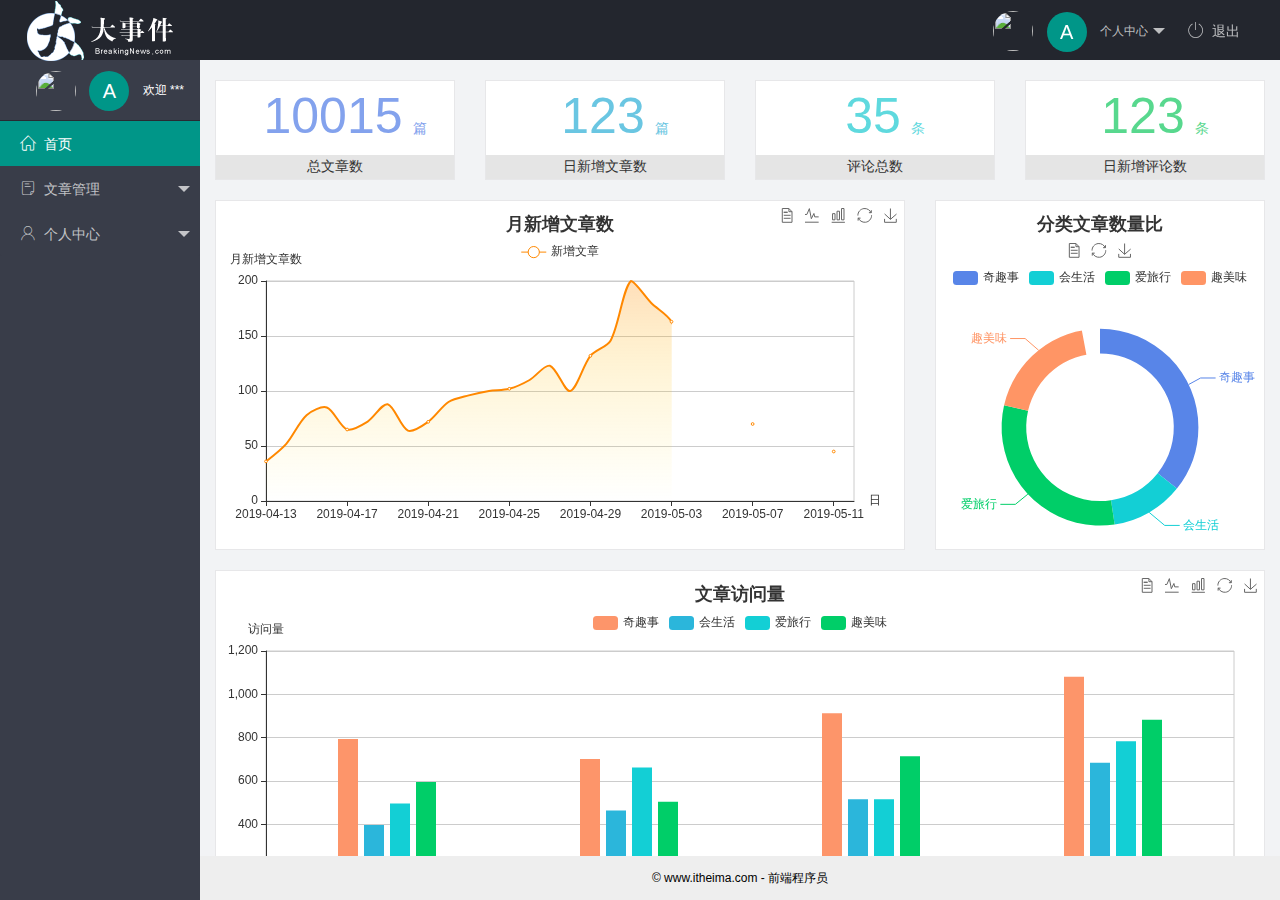
==== commit 93b95b21: "个人中心功能" ====
--- a/index.html
+++ b/index.html
@@ -27,9 +27,9 @@
                         <span class="text-avatar">A</span> 个人中心
                     </a>
                     <dl class="layui-nav-child">
-                        <dd><a href="">基本资料</a></dd>
-                        <dd><a href="">更换头像</a></dd>
-                        <dd><a href="">重置密码</a></dd>
+                        <dd><a href="/user/user_info.html" target="fm">基本资料</a></dd>
+                        <dd><a href="/user/user_avatar.html" target="fm">更换头像</a></dd>
+                        <dd><a href="/user/user_pwd.html" target="fm">重置密码</a></dd>
                     </dl>
                 </li>
                 <li class="layui-nav-item">
@@ -68,13 +68,13 @@
                         <a href="javascript:;"><span class="iconfont icon-user"></span>个人中心</a>
                         <dl class="layui-nav-child">
                             <dd>
-                                <a href="javascript:;"><i class="layui-icon layui-icon-app"></i>基本资料</a>
+                                <a href="/user/user_info.html" target="fm"><i class="layui-icon layui-icon-app"></i>基本资料</a>
                             </dd>
                             <dd>
-                                <a href="javascript:;"><i class="layui-icon layui-icon-app"></i>更换头像</a>
+                                <a href="/user/user_avatar.html" target="fm"><i class="layui-icon layui-icon-app"></i>更换头像</a>
                             </dd>
                             <dd>
-                                <a href="javascript:;"><i class="layui-icon layui-icon-app"></i>重置密码</a>
+                                <a href="/user/user_pwd.html" target="fm"><i class="layui-icon layui-icon-app"></i>重置密码</a>
                             </dd>
                         </dl>
                     </li>
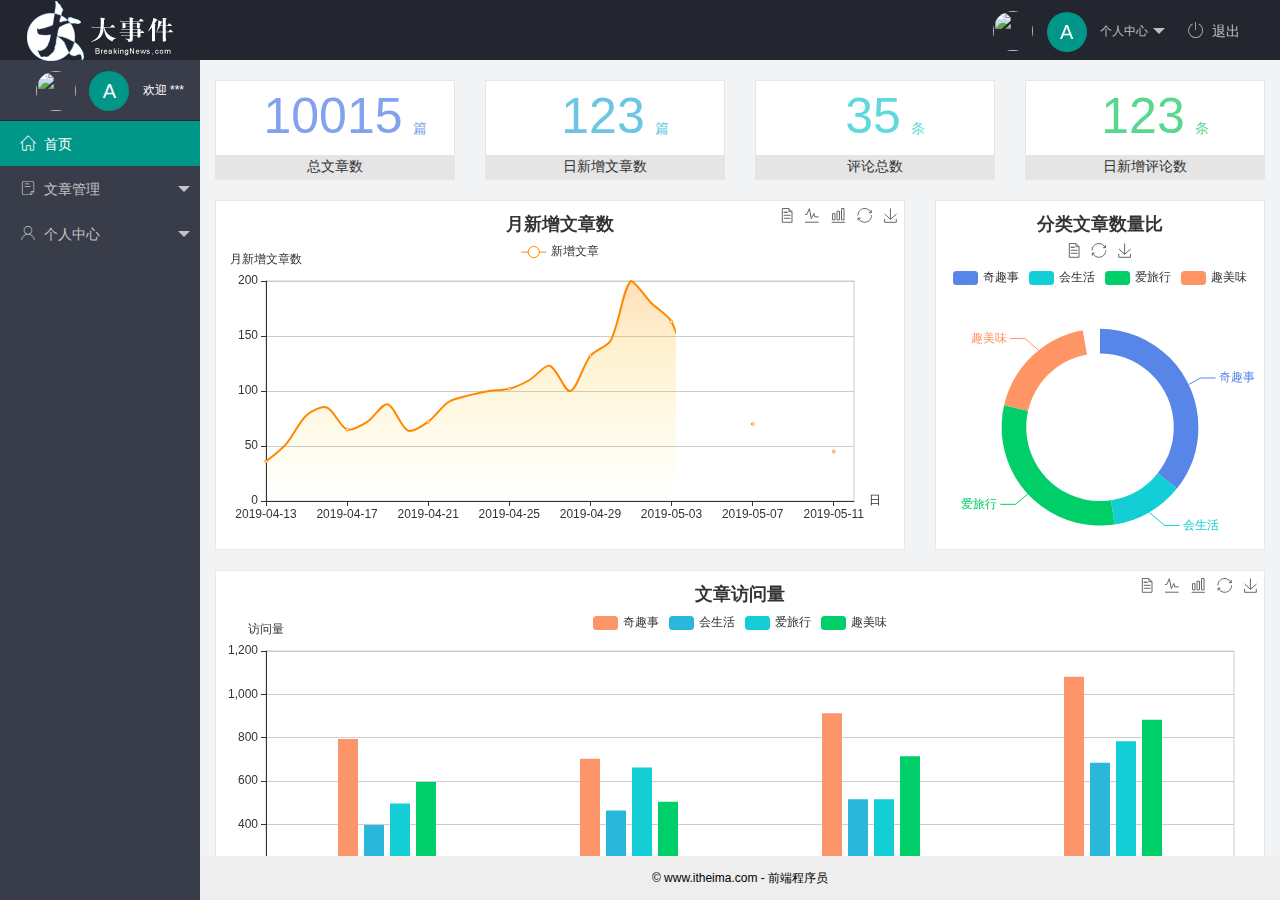
==== commit 5efb5436: "文章管理功能" ====
--- a/index.html
+++ b/index.html
@@ -54,13 +54,13 @@
                         <a class="" href="javascript:;"><span class="iconfont icon-16"></span>文章管理</a>
                         <dl class="layui-nav-child">
                             <dd>
-                                <a href="javascript:;"><i class="layui-icon layui-icon-app"></i>文章类别</a>
+                                <a href="/article/art_cate.html" target="fm"><i class="layui-icon layui-icon-app"></i>文章类别</a>
                             </dd>
                             <dd>
-                                <a href="javascript:;"><i class="layui-icon layui-icon-app"></i>文章列表</a>
+                                <a href="/article/art_list.html" target="fm"><i class="layui-icon layui-icon-app"></i>文章列表</a>
                             </dd>
                             <dd>
-                                <a href="javascript:;"><i class="layui-icon layui-icon-app"></i>发布文章</a>
+                                <a href="/article/art_pub.html" target="fm"><i class="layui-icon layui-icon-app"></i>发布文章</a>
                             </dd>
                         </dl>
                     </li>
